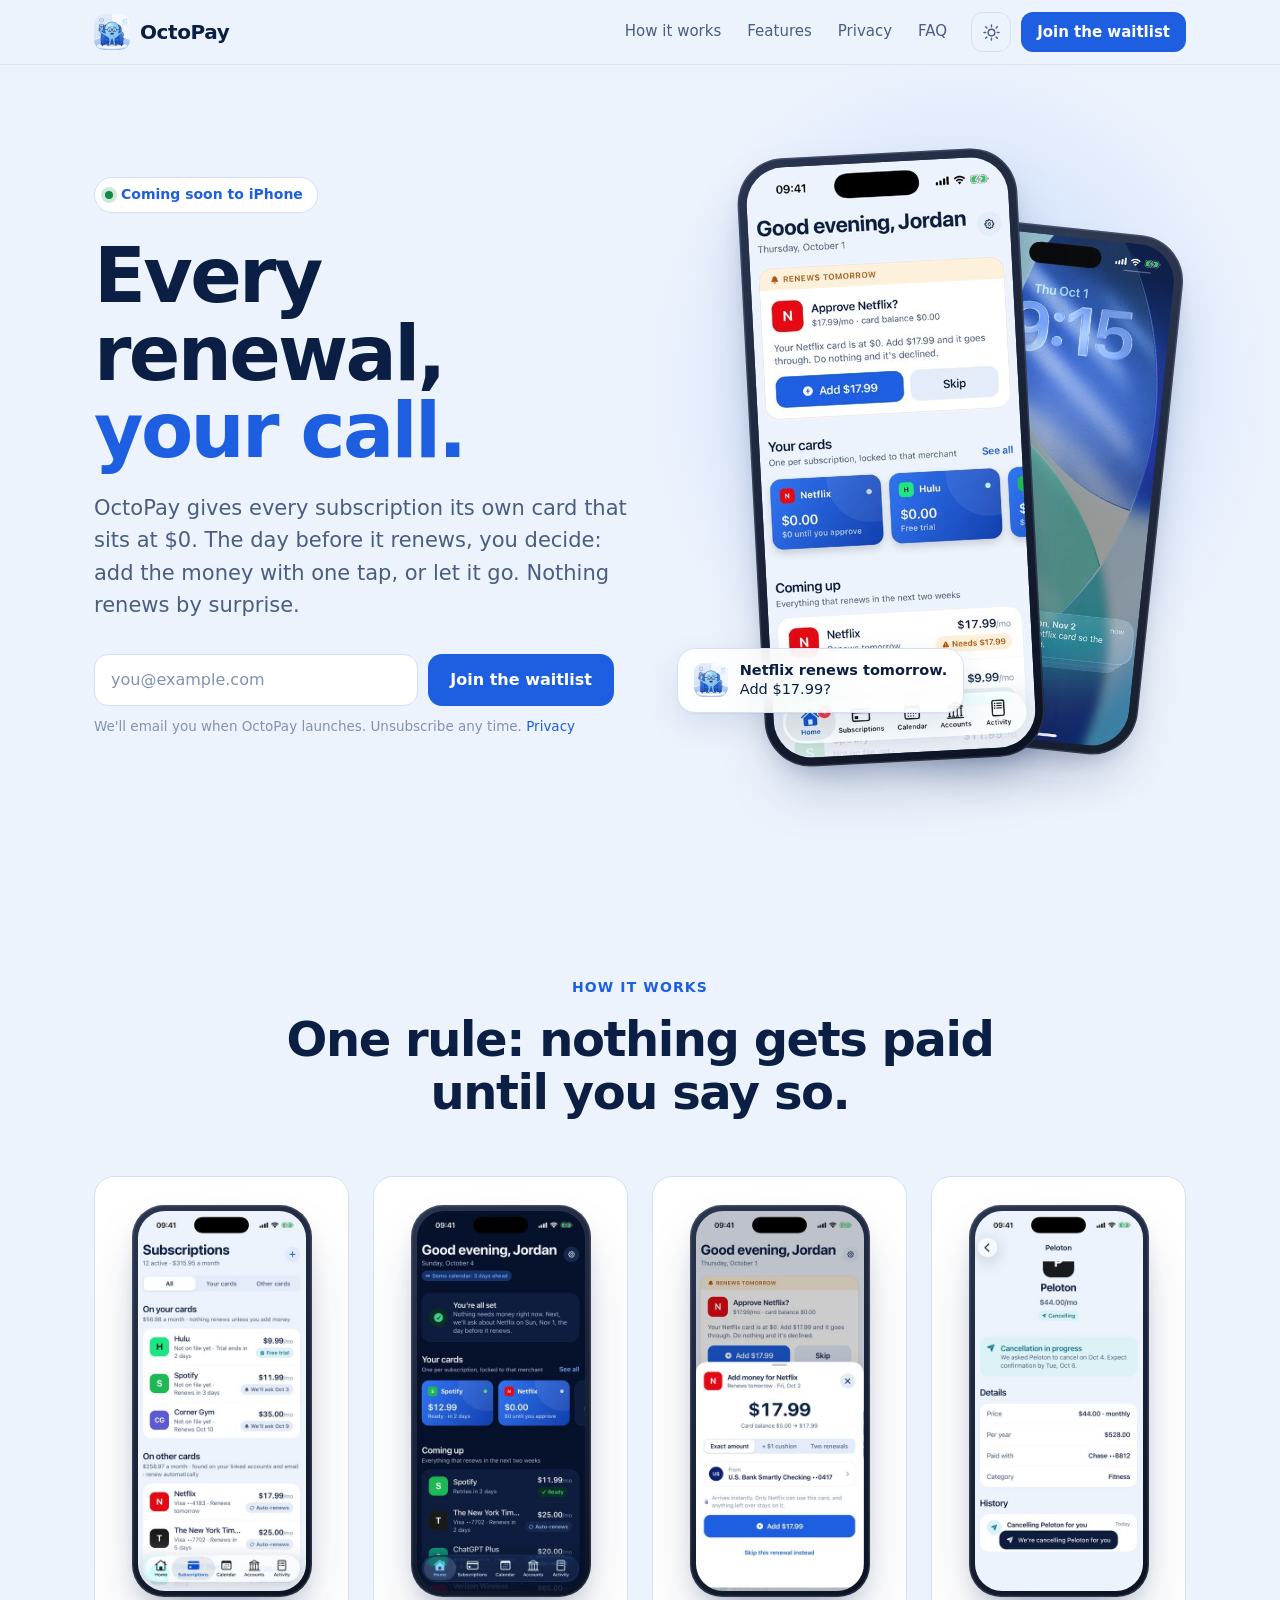
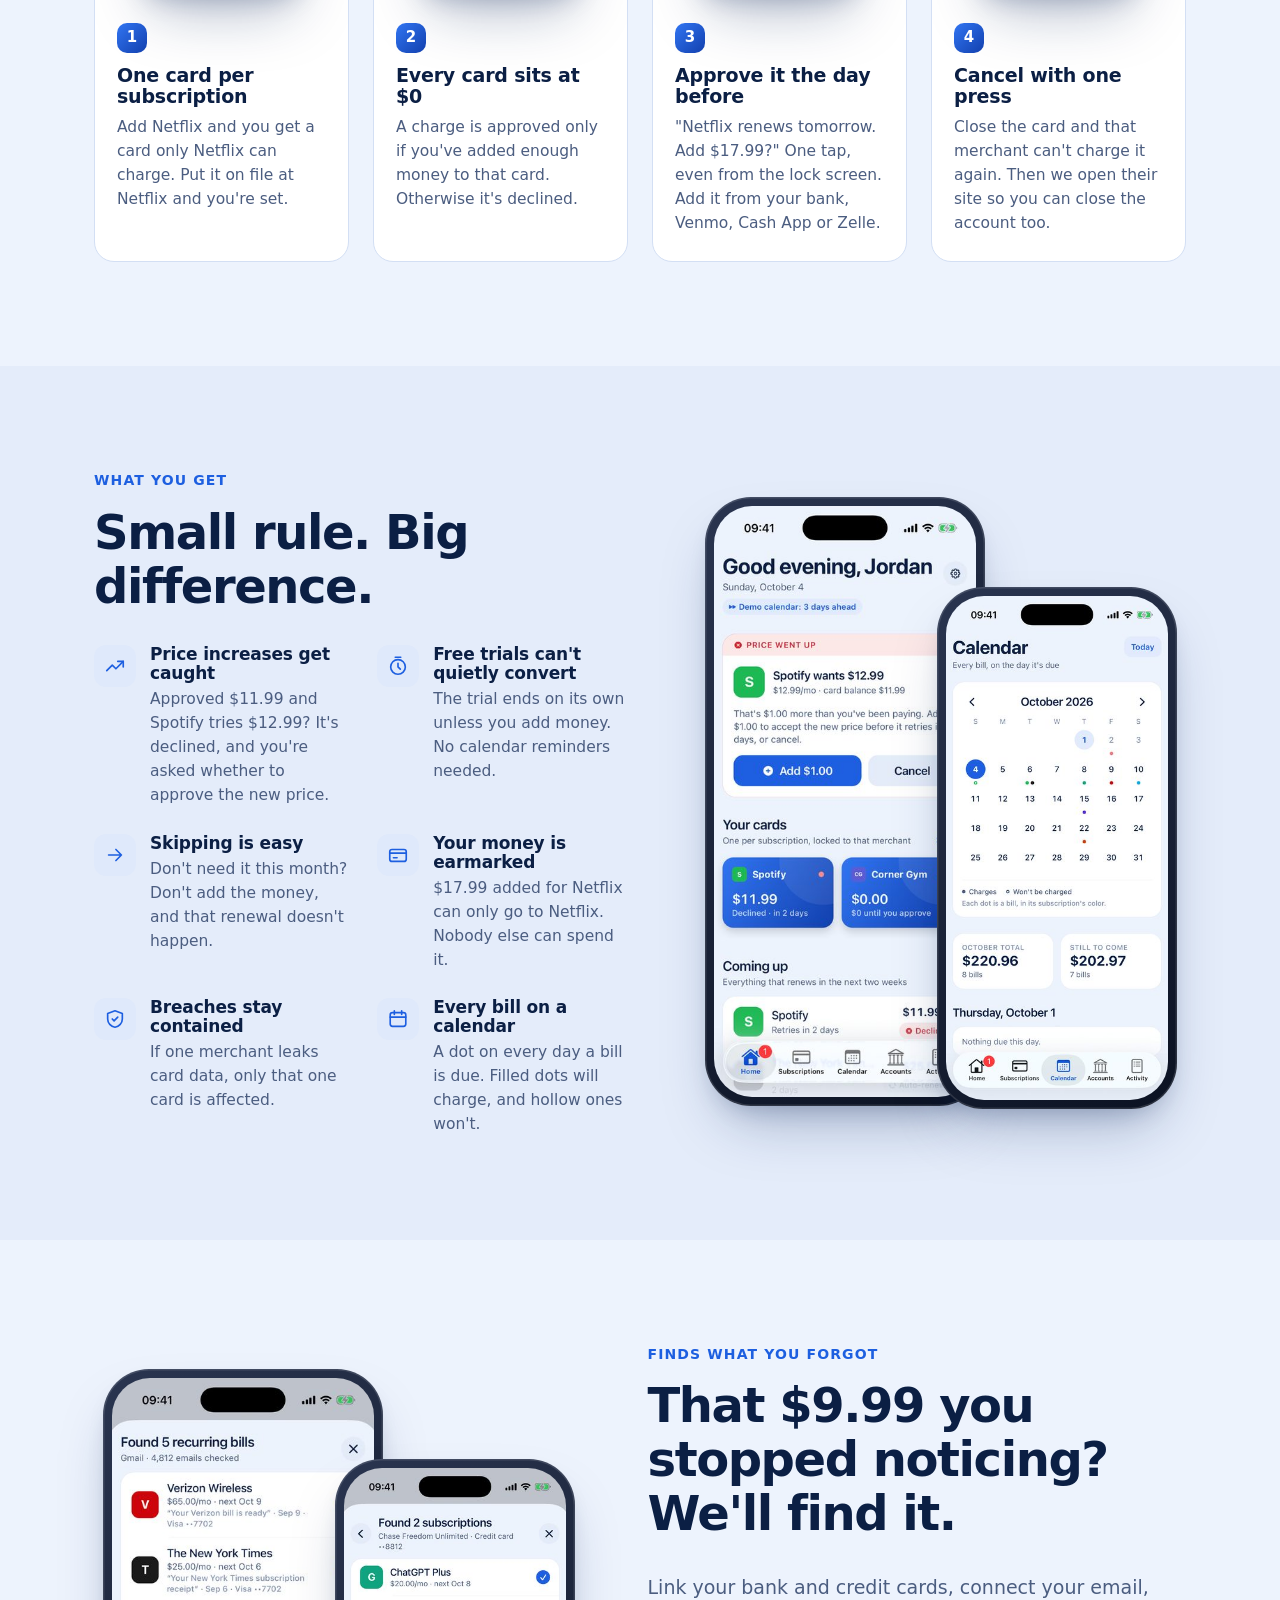
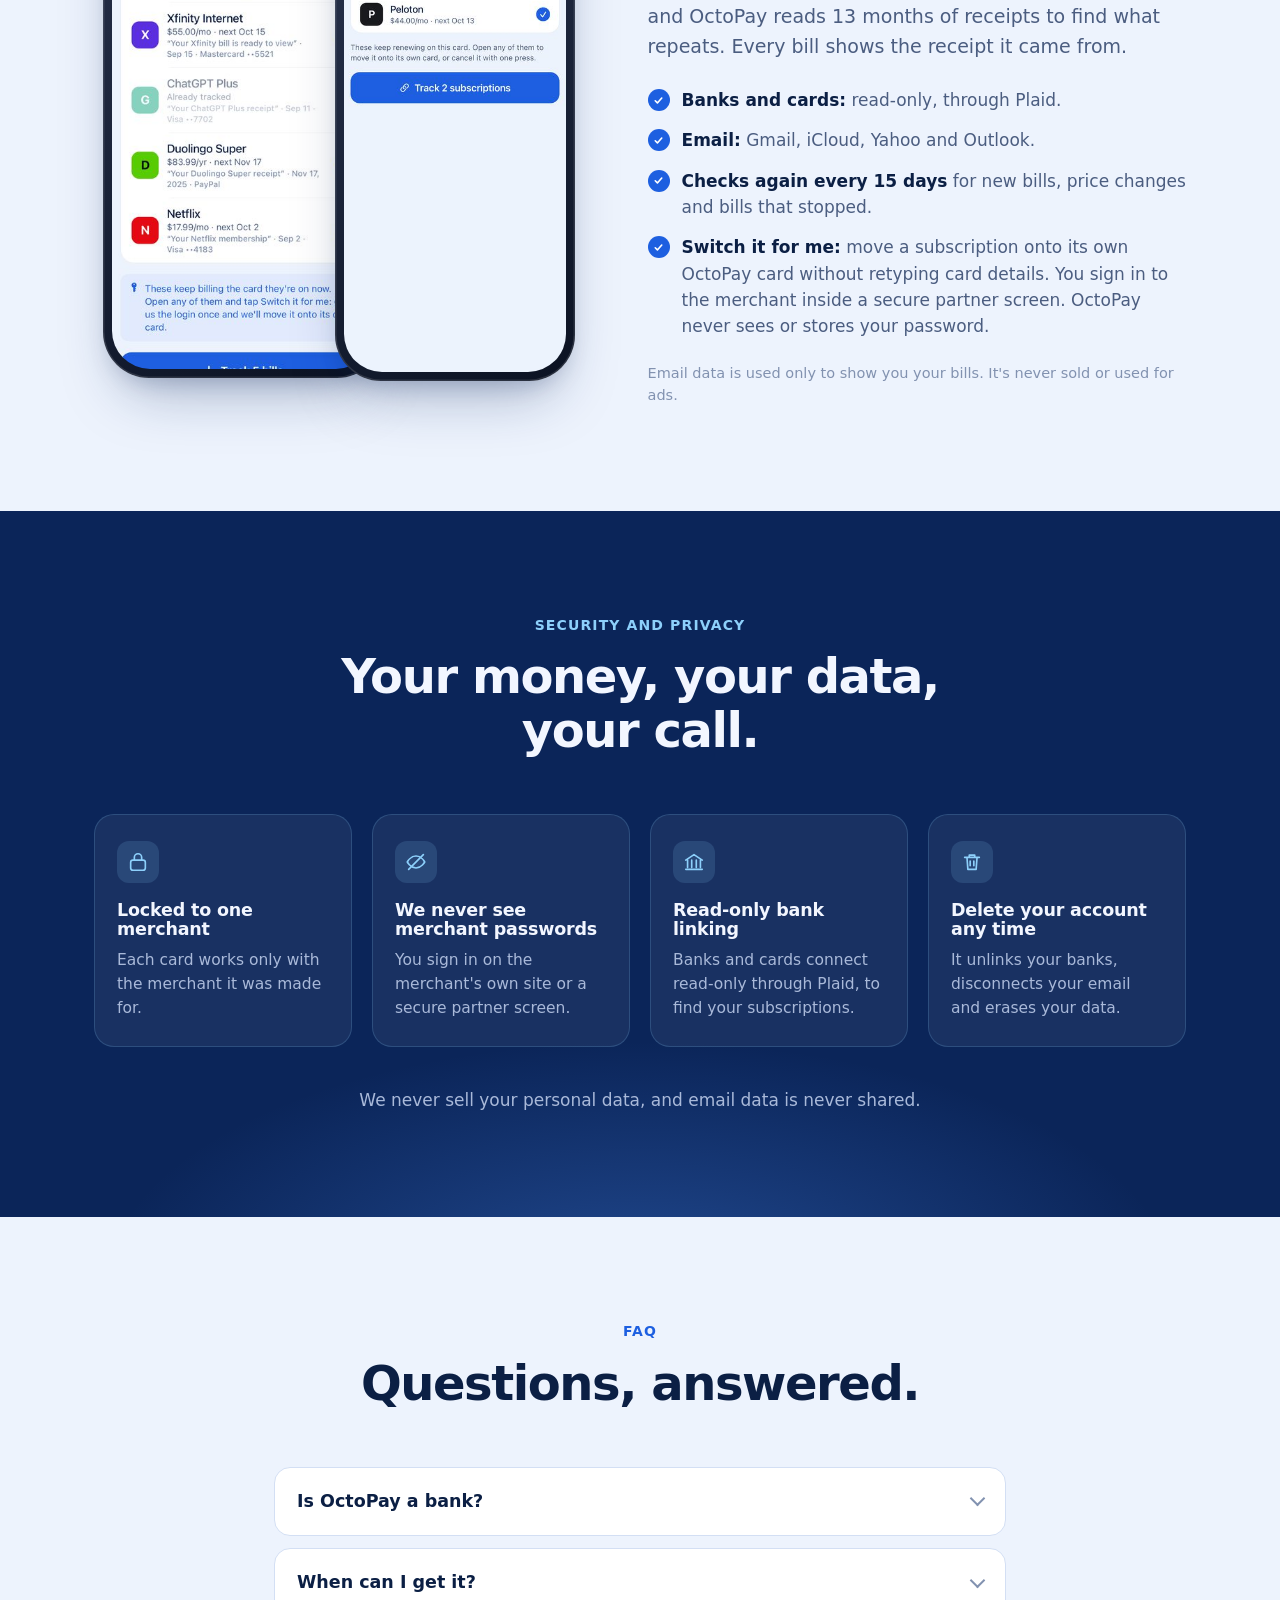
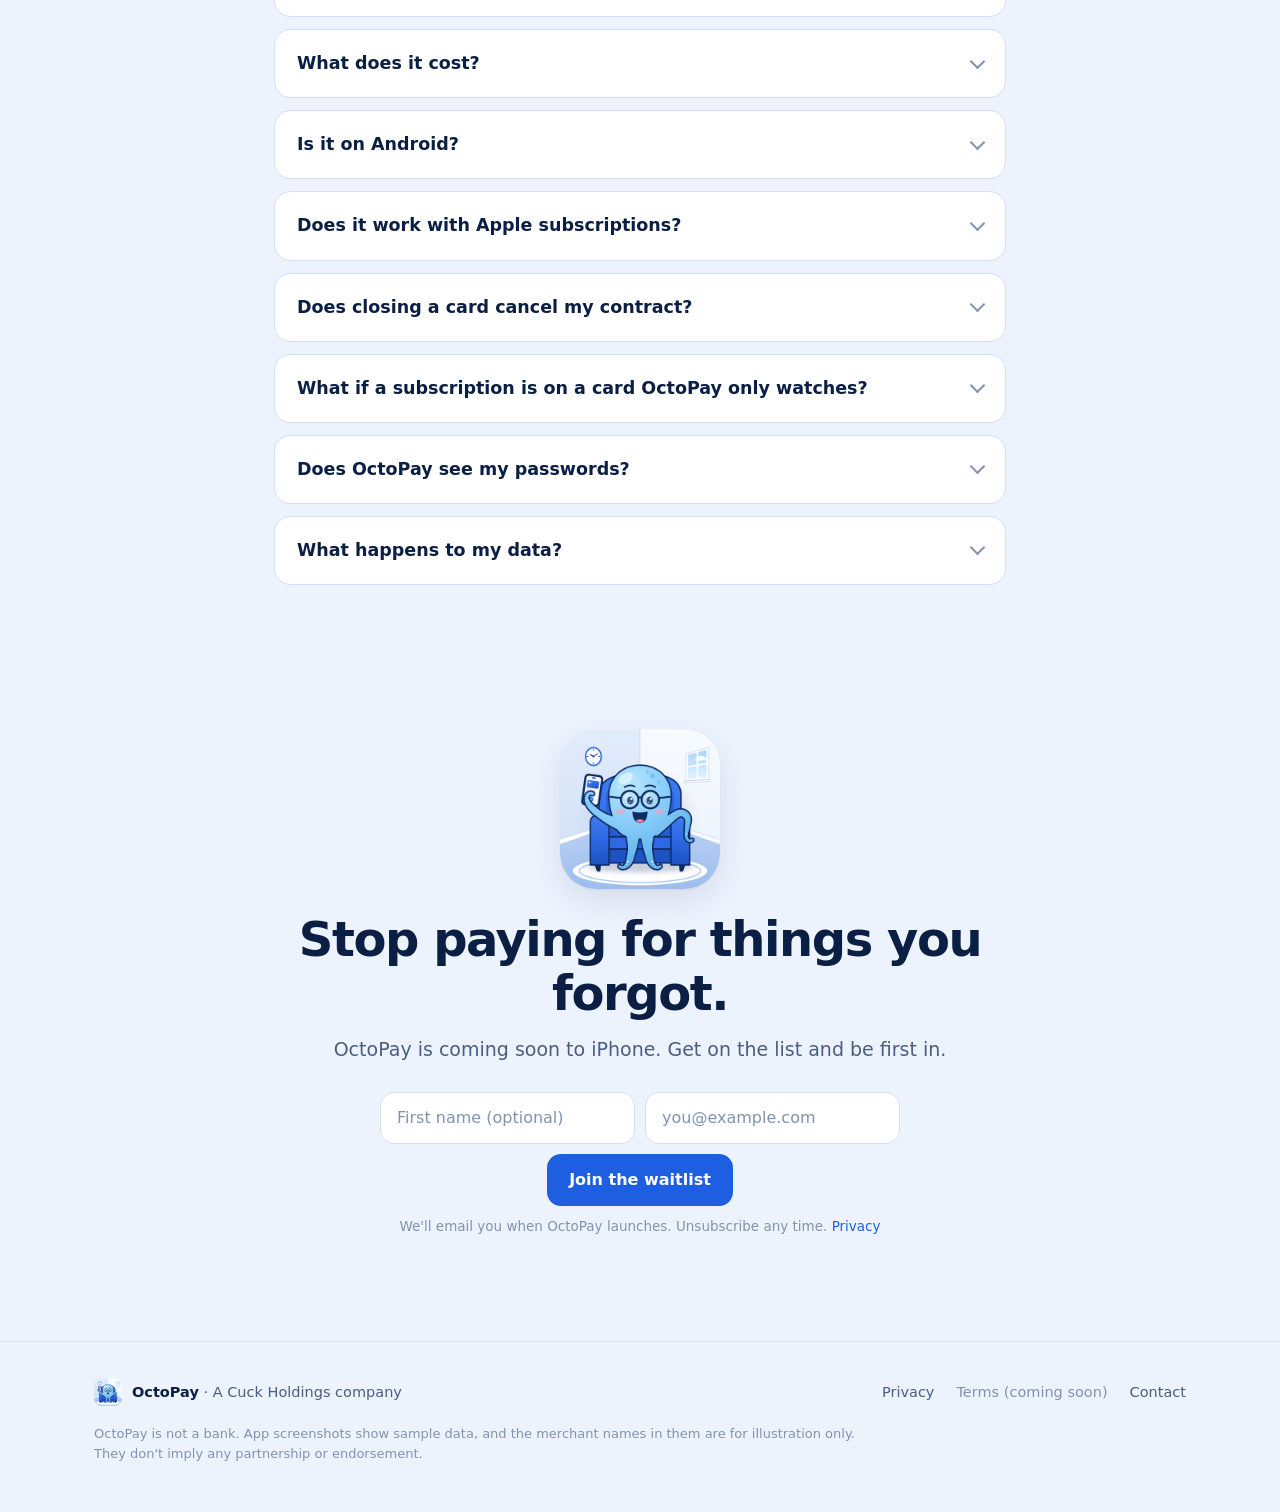
==== index.html @ 366e0dc7 "OctoPay marketing site: landing page, waitlist form and draft privacy page Static HTML/CSS/JS with l" ====
<!doctype html>
<html lang="en">
<head>
  <meta charset="utf-8">
  <meta name="viewport" content="width=device-width, initial-scale=1, viewport-fit=cover">
  <title>OctoPay · Every renewal, your call.</title>
  <meta name="description" content="OctoPay gives every subscription its own card that sits at $0. The day before it renews, you decide. Coming soon to iPhone. Join the waitlist.">
  <meta name="color-scheme" content="light dark">
  <meta name="theme-color" content="#EDF3FD" media="(prefers-color-scheme: light)">
  <meta name="theme-color" content="#06122B" media="(prefers-color-scheme: dark)">
  <link rel="icon" type="image/png" sizes="32x32" href="img/favicon-32.png">
  <link rel="apple-touch-icon" href="img/apple-touch-icon.png">
  <meta property="og:type" content="website">
  <meta property="og:title" content="OctoPay · Every renewal, your call.">
  <meta property="og:description" content="One card per subscription. Every card sits at $0. Nothing renews unless you approve it. Coming soon to iPhone.">
  <meta property="og:image" content="https://getoctopay.com/img/og.jpg">
  <meta property="og:url" content="https://getoctopay.com/">
  <meta name="twitter:card" content="summary_large_image">
  <link rel="stylesheet" href="styles.css">
  <script>
    try { var t = localStorage.getItem('theme'); if (t) document.documentElement.dataset.theme = t; } catch (e) {}
  </script>
</head>
<body>
  <a class="skip" href="#main">Skip to content</a>

  <header class="site-header">
    <div class="wrap header-inner">
      <a class="brand" href="#top" aria-label="OctoPay home">
        <img src="img/logo-96.png" width="36" height="36" alt="">
        <span>OctoPay</span>
      </a>
      <nav class="nav" aria-label="Main">
        <a href="#how">How it works</a>
        <a href="#features">Features</a>
        <a href="#privacy">Privacy</a>
        <a href="#faq">FAQ</a>
      </nav>
      <div class="header-actions">
        <button class="theme-toggle" type="button" aria-label="Switch between light and dark mode">
          <svg class="i-sun" viewBox="0 0 24 24" aria-hidden="true"><circle cx="12" cy="12" r="4.2"/><path d="M12 2.5v2.2M12 19.3v2.2M4.6 4.6l1.6 1.6M17.8 17.8l1.6 1.6M2.5 12h2.2M19.3 12h2.2M4.6 19.4l1.6-1.6M17.8 6.2l1.6-1.6"/></svg>
          <svg class="i-moon" viewBox="0 0 24 24" aria-hidden="true"><path d="M20 14.6A8.2 8.2 0 0 1 9.4 4a8.2 8.2 0 1 0 10.6 10.6Z"/></svg>
        </button>
        <a class="btn btn-small" href="#join">Join the waitlist</a>
      </div>
    </div>
  </header>

  <main id="main">
    <!-- Hero -->
    <section class="hero" id="top">
      <div class="wrap hero-grid">
        <div class="hero-copy">
          <p class="pill"><span class="dot"></span>Coming soon to iPhone</p>
          <h1>Every renewal,<br><span class="accent">your call.</span></h1>
          <p class="lede">OctoPay gives every subscription its own card that sits at $0. The day before it renews, you decide: add the money with one tap, or let it go. Nothing renews by surprise.</p>
          <form class="waitlist" data-waitlist novalidate>
            <label class="sr-only" for="hero-email">Email address</label>
            <input id="hero-email" name="email" type="email" inputmode="email" autocomplete="email" placeholder="you@example.com" required>
            <button class="btn" type="submit">Join the waitlist</button>
            <p class="form-note">We'll email you when OctoPay launches. Unsubscribe any time. <a href="privacy.html">Privacy</a></p>
            <p class="form-status" role="status" aria-live="polite"></p>
          </form>
        </div>
        <div class="hero-art" aria-hidden="true">
          <div class="phone phone-back">
            <img src="img/55-lock-reminder-390.jpg" srcset="img/55-lock-reminder-390.jpg 390w, img/55-lock-reminder-780.jpg 780w" sizes="240px" width="390" height="848" alt="">
          </div>
          <div class="phone phone-front">
            <img src="img/33-home-approve-390.jpg" srcset="img/33-home-approve-390.jpg 390w, img/33-home-approve-780.jpg 780w" sizes="280px" width="390" height="848" alt="">
          </div>
          <div class="bubble">
            <img src="img/logo-96.png" width="34" height="34" alt="">
            <div><strong>Netflix renews tomorrow.</strong><br>Add $17.99?</div>
          </div>
        </div>
      </div>
    </section>

    <!-- How it works -->
    <section class="section" id="how">
      <div class="wrap">
        <header class="section-head">
          <p class="eyebrow">How it works</p>
          <h2>One rule: nothing gets paid until you say so.</h2>
        </header>
        <ol class="steps">
          <li class="step">
            <figure class="phone phone-sm"><img src="img/26-subscriptions-390.jpg" srcset="img/26-subscriptions-390.jpg 390w, img/26-subscriptions-780.jpg 780w" sizes="220px" width="390" height="848" loading="lazy" alt="The Subscriptions screen, listing each subscription and the card it bills to."></figure>
            <span class="step-num">1</span>
            <h3>One card per subscription</h3>
            <p>Add Netflix and you get a card only Netflix can charge. Put it on file at Netflix and you're set.</p>
          </li>
          <li class="step">
            <figure class="phone phone-sm"><img src="img/60-home-dark-390.jpg" srcset="img/60-home-dark-390.jpg 390w, img/60-home-dark-780.jpg 780w" sizes="220px" width="390" height="848" loading="lazy" alt="The home screen in dark mode, showing cards that each hold $0."></figure>
            <span class="step-num">2</span>
            <h3>Every card sits at $0</h3>
            <p>A charge is approved only if you've added enough money to that card. Otherwise it's declined.</p>
          </li>
          <li class="step">
            <figure class="phone phone-sm"><img src="img/34-fund-sheet-390.jpg" srcset="img/34-fund-sheet-390.jpg 390w, img/34-fund-sheet-780.jpg 780w" sizes="220px" width="390" height="848" loading="lazy" alt="The add-money sheet: Add $17.99 for Netflix."></figure>
            <span class="step-num">3</span>
            <h3>Approve it the day before</h3>
            <p>"Netflix renews tomorrow. Add $17.99?" One tap, even from the lock screen. Add it from your bank, Venmo, Cash App or Zelle.</p>
          </li>
          <li class="step">
            <figure class="phone phone-sm"><img src="img/44-cancelled-390.jpg" srcset="img/44-cancelled-390.jpg 390w, img/44-cancelled-780.jpg 780w" sizes="220px" width="390" height="848" loading="lazy" alt="A Peloton subscription marked as cancelling."></figure>
            <span class="step-num">4</span>
            <h3>Cancel with one press</h3>
            <p>Close the card and that merchant can't charge it again. Then we open their site so you can close the account too.</p>
          </li>
        </ol>
      </div>
    </section>

    <!-- What you get -->
    <section class="section section-tint" id="features">
      <div class="wrap feature-grid">
        <div class="feature-copy">
          <header class="section-head left">
            <p class="eyebrow">What you get</p>
            <h2>Small rule. Big difference.</h2>
          </header>
          <ul class="benefits">
            <li>
              <span class="ico" aria-hidden="true"><svg viewBox="0 0 24 24"><path d="M3 17l6-6 4 4 8-8"/><path d="M15 7h6v6"/></svg></span>
              <div><h3>Price increases get caught</h3><p>Approved $11.99 and Spotify tries $12.99? It's declined, and you're asked whether to approve the new price.</p></div>
            </li>
            <li>
              <span class="ico" aria-hidden="true"><svg viewBox="0 0 24 24"><circle cx="12" cy="13" r="8"/><path d="M12 9v4l2.5 2.5M9 2.5h6"/></svg></span>
              <div><h3>Free trials can't quietly convert</h3><p>The trial ends on its own unless you add money. No calendar reminders needed.</p></div>
            </li>
            <li>
              <span class="ico" aria-hidden="true"><svg viewBox="0 0 24 24"><path d="M5 12h14M13 6l6 6-6 6"/></svg></span>
              <div><h3>Skipping is easy</h3><p>Don't need it this month? Don't add the money, and that renewal doesn't happen.</p></div>
            </li>
            <li>
              <span class="ico" aria-hidden="true"><svg viewBox="0 0 24 24"><rect x="3" y="6" width="18" height="13" rx="2.5"/><path d="M3 10h18M7 15h4"/></svg></span>
              <div><h3>Your money is earmarked</h3><p>$17.99 added for Netflix can only go to Netflix. Nobody else can spend it.</p></div>
            </li>
            <li>
              <span class="ico" aria-hidden="true"><svg viewBox="0 0 24 24"><path d="M12 3l8 3v6c0 4.5-3.4 8.2-8 9-4.6-.8-8-4.5-8-9V6l8-3Z"/><path d="M9 12l2 2 4-4"/></svg></span>
              <div><h3>Breaches stay contained</h3><p>If one merchant leaks card data, only that one card is affected.</p></div>
            </li>
            <li>
              <span class="ico" aria-hidden="true"><svg viewBox="0 0 24 24"><rect x="3.5" y="5" width="17" height="15" rx="2.5"/><path d="M3.5 10h17M8 3v4M16 3v4"/></svg></span>
              <div><h3>Every bill on a calendar</h3><p>A dot on every day a bill is due. Filled dots will charge, and hollow ones won't.</p></div>
            </li>
          </ul>
        </div>
        <div class="feature-art">
          <figure class="phone"><img src="img/41-price-increase-390.jpg" srcset="img/41-price-increase-390.jpg 390w, img/41-price-increase-780.jpg 780w" sizes="280px" width="390" height="848" loading="lazy" alt="A price increase alert: Spotify wants $12.99, $1.00 more than you've been paying."></figure>
          <figure class="phone phone-offset"><img src="img/49-calendar-390.jpg" srcset="img/49-calendar-390.jpg 390w, img/49-calendar-780.jpg 780w" sizes="240px" width="390" height="848" loading="lazy" alt="The bill calendar for October, with a dot on each day a bill is due."></figure>
        </div>
      </div>
    </section>

    <!-- Finds what you forgot -->
    <section class="section" id="find">
      <div class="wrap feature-grid reverse">
        <div class="feature-art">
          <figure class="phone"><img src="img/17-inbox-found-390.jpg" srcset="img/17-inbox-found-390.jpg 390w, img/17-inbox-found-780.jpg 780w" sizes="280px" width="390" height="848" loading="lazy" alt="Email scan results: Found 5 recurring bills."></figure>
          <figure class="phone phone-offset"><img src="img/11-link-found-390.jpg" srcset="img/11-link-found-390.jpg 390w, img/11-link-found-780.jpg 780w" sizes="240px" width="390" height="848" loading="lazy" alt="Card scan results: Found 2 subscriptions on a linked credit card."></figure>
        </div>
        <div class="feature-copy">
          <header class="section-head left">
            <p class="eyebrow">Finds what you forgot</p>
            <h2>That $9.99 you stopped noticing? We'll find it.</h2>
          </header>
          <p class="body-lg">Link your bank and credit cards, connect your email, and OctoPay reads 13 months of receipts to find what repeats. Every bill shows the receipt it came from.</p>
          <ul class="checks">
            <li><strong>Banks and cards:</strong> read-only, through Plaid.</li>
            <li><strong>Email:</strong> Gmail, iCloud, Yahoo and Outlook.</li>
            <li><strong>Checks again every 15 days</strong> for new bills, price changes and bills that stopped.</li>
            <li><strong>Switch it for me:</strong> move a subscription onto its own OctoPay card without retyping card details. You sign in to the merchant inside a secure partner screen. OctoPay never sees or stores your password.</li>
          </ul>
          <p class="fine">Email data is used only to show you your bills. It's never sold or used for ads.</p>
        </div>
      </div>
    </section>

    <!-- Security and privacy -->
    <section class="section section-navy" id="privacy">
      <div class="wrap">
        <header class="section-head">
          <p class="eyebrow">Security and privacy</p>
          <h2>Your money, your data, your call.</h2>
        </header>
        <div class="tiles">
          <div class="tile">
            <span class="ico" aria-hidden="true"><svg viewBox="0 0 24 24"><rect x="4" y="10" width="16" height="11" rx="2.5"/><path d="M8 10V7a4 4 0 0 1 8 0v3"/></svg></span>
            <h3>Locked to one merchant</h3>
            <p>Each card works only with the merchant it was made for.</p>
          </div>
          <div class="tile">
            <span class="ico" aria-hidden="true"><svg viewBox="0 0 24 24"><path d="M2.5 12s3.5-6.5 9.5-6.5 9.5 6.5 9.5 6.5-3.5 6.5-9.5 6.5S2.5 12 2.5 12Z"/><path d="M4 20 20 4"/></svg></span>
            <h3>We never see merchant passwords</h3>
            <p>You sign in on the merchant's own site or a secure partner screen.</p>
          </div>
          <div class="tile">
            <span class="ico" aria-hidden="true"><svg viewBox="0 0 24 24"><path d="M3 10 12 4l9 6M5 10v8M19 10v8M9.5 10v8M14.5 10v8M3 20h18"/></svg></span>
            <h3>Read-only bank linking</h3>
            <p>Banks and cards connect read-only through Plaid, to find your subscriptions.</p>
          </div>
          <div class="tile">
            <span class="ico" aria-hidden="true"><svg viewBox="0 0 24 24"><path d="M4 7h16M9 7V4.5h6V7M6.5 7l1 13h9l1-13M10 11v5M14 11v5"/></svg></span>
            <h3>Delete your account any time</h3>
            <p>It unlinks your banks, disconnects your email and erases your data.</p>
          </div>
        </div>
        <p class="tiles-note">We never sell your personal data, and email data is never shared.</p>
      </div>
    </section>

    <!-- FAQ -->
    <section class="section" id="faq">
      <div class="wrap narrow">
        <header class="section-head">
          <p class="eyebrow">FAQ</p>
          <h2>Questions, answered.</h2>
        </header>
        <div class="faq">
          <details>
            <summary>Is OctoPay a bank?</summary>
            <p>No. OctoPay is not a bank. When OctoPay launches, its cards will be issued by a partner bank.</p>
          </details>
          <details>
            <summary>When can I get it?</summary>
            <p>OctoPay is coming soon to iPhone. Join the waitlist and we'll email you when it's ready.</p>
          </details>
          <details>
            <summary>What does it cost?</summary>
            <p>Pricing hasn't been set yet. Joining the waitlist is free.</p>
          </details>
          <details>
            <summary>Is it on Android?</summary>
            <p>No. OctoPay is iPhone only.</p>
          </details>
          <details>
            <summary>Does it work with Apple subscriptions?</summary>
            <p>OctoPay finds and tracks subscriptions billed through Apple (App Store and iCloud). Apple only lets you cancel those yourself, so OctoPay opens the right page for you.</p>
          </details>
          <details>
            <summary>Does closing a card cancel my contract?</summary>
            <p>Closing the card stops that merchant from charging it, but it may not end your agreement with them. A gym, for example, could still bill you another way. That's why OctoPay also opens the merchant's site so you can close the account itself.</p>
          </details>
          <details>
            <summary>What if a subscription is on a card OctoPay only watches?</summary>
            <p>OctoPay opens the merchant's cancel page for you. Or move it onto its own OctoPay card first, so it can't renew without your approval.</p>
          </details>
          <details>
            <summary>Does OctoPay see my passwords?</summary>
            <p>No. When you switch a subscription, you sign in to the merchant inside a secure partner screen. OctoPay never sees or stores your password.</p>
          </details>
          <details>
            <summary>What happens to my data?</summary>
            <p>Email data is used only to show you your bills, and it's never sold, shared or used for ads. We never sell your personal data. You can delete your account at any time, which erases your data.</p>
          </details>
        </div>
      </div>
    </section>

    <!-- Final CTA -->
    <section class="section cta" id="join">
      <div class="wrap narrow cta-inner">
        <img src="img/logo-400.png" width="160" height="160" loading="lazy" alt="The OctoPay octopus, relaxing in an armchair with a phone.">
        <h2>Stop paying for things you forgot.</h2>
        <p class="body-lg">OctoPay is coming soon to iPhone. Get on the list and be first in.</p>
        <form class="waitlist waitlist-full" data-waitlist novalidate>
          <label class="sr-only" for="cta-name">First name (optional)</label>
          <input id="cta-name" name="first_name" type="text" autocomplete="given-name" placeholder="First name (optional)">
          <label class="sr-only" for="cta-email">Email address</label>
          <input id="cta-email" name="email" type="email" inputmode="email" autocomplete="email" placeholder="you@example.com" required>
          <button class="btn" type="submit">Join the waitlist</button>
          <p class="form-note">We'll email you when OctoPay launches. Unsubscribe any time. <a href="privacy.html">Privacy</a></p>
          <p class="form-status" role="status" aria-live="polite"></p>
        </form>
      </div>
    </section>
  </main>

  <footer class="site-footer">
    <div class="wrap footer-inner">
      <div class="footer-brand">
        <img src="img/logo-96.png" width="28" height="28" alt="">
        <span><strong>OctoPay</strong> · A Cuck Holdings company</span>
      </div>
      <nav class="footer-links" aria-label="Footer">
        <a href="privacy.html">Privacy</a>
        <span class="muted">Terms (coming soon)</span>
        <a href="mailto:hello@getoctopay.com">Contact</a>
      </nav>
      <p class="footer-fine">OctoPay is not a bank. App screenshots show sample data, and the merchant names in them are for illustration only. They don't imply any partnership or endorsement.</p>
    </div>
  </footer>

  <script src="main.js" defer></script>
</body>
</html>
---- styles.css ----
/* OctoPay marketing site. Colors are the app's tokens (see CLAUDE.md, "Brand"). */

:root {
  --blue: #1D5FE0;
  --deep: #0F3DA8;
  --sky: #4A8CF5;
  --light: #8DD0FB;
  --navy: #0B2559;
  --card-a: #3175F2;
  --card-b: #1240AE;

  --bg: #EDF3FD;
  --surface: #FFFFFF;
  --surface-muted: #E4ECFA;
  --border: #D3DFF4;
  --text: #0B1F44;
  --text-2: #4B5D80;
  --text-3: #8292B0;
  --accent: #1D5FE0;
  --accent-fill: #1D5FE0;
  --heading-accent: #0F3DA8;
  --success: #0F8A47;
  --danger: #D1242F;
  --header-bg: rgba(237, 243, 253, 0.82);
  --shadow: 0 1px 2px rgba(11, 31, 68, 0.06), 0 12px 32px rgba(11, 37, 89, 0.10);
  --phone-shadow: 0 30px 60px -20px rgba(11, 37, 89, 0.35), 0 12px 24px -12px rgba(11, 37, 89, 0.25);

  --font: -apple-system, BlinkMacSystemFont, "Inter", system-ui, sans-serif;
  --radius: 20px;
  --wrap: 1140px;
  color-scheme: light;
}

@media (prefers-color-scheme: dark) {
  :root:not([data-theme="light"]) {
    --bg: #06122B;
    --surface: #0E1D3E;
    --surface-muted: #15284F;
    --border: #213863;
    --text: #F2F6FF;
    --text-2: #A9B9D9;
    --text-3: #7083A8;
    --accent: #6FA8FF;
    --accent-fill: #2F6BEA;
    --heading-accent: #6FA8FF;
    --success: #3DD68C;
    --danger: #FF6B6B;
    --header-bg: rgba(6, 18, 43, 0.82);
    --shadow: 0 1px 2px rgba(0, 0, 0, 0.3), 0 12px 32px rgba(0, 0, 0, 0.35);
    --phone-shadow: 0 30px 60px -20px rgba(0, 0, 0, 0.7), 0 12px 24px -12px rgba(0, 0, 0, 0.5);
    color-scheme: dark;
  }
}
:root[data-theme="dark"] {
  --bg: #06122B;
  --surface: #0E1D3E;
  --surface-muted: #15284F;
  --border: #213863;
  --text: #F2F6FF;
  --text-2: #A9B9D9;
  --text-3: #7083A8;
  --accent: #6FA8FF;
  --accent-fill: #2F6BEA;
  --heading-accent: #6FA8FF;
  --success: #3DD68C;
  --danger: #FF6B6B;
  --header-bg: rgba(6, 18, 43, 0.82);
  --shadow: 0 1px 2px rgba(0, 0, 0, 0.3), 0 12px 32px rgba(0, 0, 0, 0.35);
  --phone-shadow: 0 30px 60px -20px rgba(0, 0, 0, 0.7), 0 12px 24px -12px rgba(0, 0, 0, 0.5);
  color-scheme: dark;
}

*, *::before, *::after { box-sizing: border-box; }
html { scroll-behavior: smooth; scroll-padding-top: 76px; -webkit-text-size-adjust: 100%; }
@media (prefers-reduced-motion: reduce) { html { scroll-behavior: auto; } }
body {
  margin: 0;
  background: var(--bg);
  color: var(--text);
  font-family: var(--font);
  font-size: 17px;
  line-height: 1.55;
  -webkit-font-smoothing: antialiased;
  overflow-x: hidden;
}
img { max-width: 100%; display: block; }
a { color: var(--accent); text-decoration: none; }
a:hover { text-decoration: underline; }
h1, h2, h3 { margin: 0; letter-spacing: -0.02em; line-height: 1.12; }
p { margin: 0; }
:focus-visible { outline: 3px solid var(--sky); outline-offset: 2px; border-radius: 8px; }

.wrap { width: 100%; max-width: var(--wrap); margin: 0 auto; padding: 0 24px; }
.narrow { max-width: 780px; }
.sr-only { position: absolute; width: 1px; height: 1px; overflow: hidden; clip: rect(0 0 0 0); white-space: nowrap; }
.skip { position: absolute; left: -999px; top: 8px; background: var(--surface); padding: 8px 14px; border-radius: 10px; z-index: 100; }
.skip:focus { left: 8px; }
.muted { color: var(--text-3); }

/* Buttons */
.btn {
  display: inline-flex; align-items: center; justify-content: center;
  font: 600 16px/1 var(--font);
  color: #fff; background: var(--accent-fill);
  border: 0; border-radius: 14px;
  padding: 0 22px; height: 52px;
  cursor: pointer; white-space: nowrap;
  transition: background .15s ease, transform .1s ease;
}
.btn:hover { background: var(--deep); text-decoration: none; }
.btn:active { transform: scale(0.98); }
.btn[disabled] { opacity: .6; cursor: progress; }
.btn-small { height: 40px; padding: 0 16px; font-size: 15px; border-radius: 12px; }

/* Header */
.site-header {
  position: sticky; top: 0; z-index: 50;
  background: var(--header-bg);
  -webkit-backdrop-filter: saturate(180%) blur(16px);
  backdrop-filter: saturate(180%) blur(16px);
  border-bottom: 1px solid color-mix(in srgb, var(--border) 70%, transparent);
}
.header-inner { display: flex; align-items: center; gap: 24px; height: 64px; }
.brand { display: flex; align-items: center; gap: 10px; color: var(--text); font-weight: 700; font-size: 20px; letter-spacing: -0.02em; }
.brand:hover { text-decoration: none; }
.brand img { border-radius: 10px; }
.nav { display: flex; gap: 26px; margin-left: auto; }
.nav a { color: var(--text-2); font-size: 15px; font-weight: 500; }
.nav a:hover { color: var(--text); text-decoration: none; }
.header-actions { display: flex; align-items: center; gap: 10px; }
.theme-toggle {
  width: 40px; height: 40px; border-radius: 12px;
  display: grid; place-items: center;
  background: transparent; border: 1px solid var(--border); color: var(--text-2);
  cursor: pointer;
}
.theme-toggle svg { width: 19px; height: 19px; fill: none; stroke: currentColor; stroke-width: 1.8; stroke-linecap: round; }
.theme-toggle .i-moon { display: none; }
:root[data-theme="dark"] .theme-toggle .i-sun { display: none; }
:root[data-theme="dark"] .theme-toggle .i-moon { display: block; }
@media (prefers-color-scheme: dark) {
  :root:not([data-theme="light"]) .theme-toggle .i-sun { display: none; }
  :root:not([data-theme="light"]) .theme-toggle .i-moon { display: block; }
}

/* Hero */
.hero { padding: 72px 0 96px; position: relative; overflow: hidden; }
.hero::before {
  content: ""; position: absolute; inset: -20% -10% auto auto; width: 70%; height: 120%;
  background: radial-gradient(closest-side, color-mix(in srgb, var(--sky) 28%, transparent), transparent 70%);
  pointer-events: none;
}
.hero-grid { display: grid; grid-template-columns: 1.05fr 1fr; gap: 48px; align-items: center; position: relative; }
.pill {
  display: inline-flex; align-items: center; gap: 8px;
  font-size: 14px; font-weight: 600; color: var(--accent);
  background: var(--surface); border: 1px solid var(--border);
  padding: 6px 14px 6px 10px; border-radius: 999px; margin-bottom: 24px;
}
.pill .dot { width: 8px; height: 8px; border-radius: 50%; background: var(--success); box-shadow: 0 0 0 4px color-mix(in srgb, var(--success) 20%, transparent); }
h1 { font-size: clamp(44px, 7vw, 76px); font-weight: 800; letter-spacing: -0.035em; line-height: 1.02; }
.accent { color: var(--accent); }
.lede { font-size: clamp(18px, 2vw, 21px); color: var(--text-2); margin: 22px 0 32px; max-width: 34em; }

/* Waitlist form */
.waitlist { display: flex; flex-wrap: wrap; gap: 10px; max-width: 520px; }
.waitlist input {
  flex: 1 1 220px; min-width: 0; height: 52px;
  font: 16px var(--font); color: var(--text);
  background: var(--surface); border: 1px solid var(--border); border-radius: 14px;
  padding: 0 16px;
}
.waitlist input::placeholder { color: var(--text-3); }
.waitlist input:focus { outline: none; border-color: var(--accent); box-shadow: 0 0 0 4px color-mix(in srgb, var(--accent) 22%, transparent); }
.waitlist input[aria-invalid="true"] { border-color: var(--danger); }
.form-note { flex-basis: 100%; font-size: 13.5px; color: var(--text-3); }
.form-status { flex-basis: 100%; font-size: 15px; font-weight: 500; min-height: 0; }
.form-status:empty { display: none; }
.form-status.ok { color: var(--success); }
.form-status.err { color: var(--danger); }
.waitlist.done input, .waitlist.done button { display: none; }
.waitlist-full { margin: 28px auto 0; justify-content: center; }
.waitlist-full .form-note, .waitlist-full .form-status { text-align: center; }

/* Phones */
.phone {
  margin: 0;
  width: 280px; aspect-ratio: 390 / 848;
  border-radius: 46px; padding: 9px;
  background: linear-gradient(145deg, #2a3550, #0b1222);
  box-shadow: var(--phone-shadow), inset 0 0 0 1.5px rgba(255, 255, 255, 0.12);
  flex-shrink: 0;
}
.phone img { width: 100%; height: 100%; object-fit: cover; border-radius: 38px; background: var(--surface-muted); }

.hero-art { position: relative; height: 640px; display: flex; justify-content: center; align-items: center; }
.phone-front { position: relative; z-index: 2; transform: translateX(-40px) rotate(-3deg); }
.phone-back { position: absolute; z-index: 1; width: 240px; transform: translate(110px, 30px) rotate(6deg); opacity: .95; }
.bubble {
  position: absolute; z-index: 3; left: 0; bottom: 64px;
  display: flex; align-items: center; gap: 12px;
  background: color-mix(in srgb, var(--surface) 88%, transparent);
  -webkit-backdrop-filter: blur(16px); backdrop-filter: blur(16px);
  border: 1px solid var(--border); border-radius: 18px;
  padding: 12px 16px; font-size: 14.5px; line-height: 1.35;
  box-shadow: var(--shadow);
  animation: float 6s ease-in-out infinite;
}
.bubble img { border-radius: 9px; }
@keyframes float { 50% { transform: translateY(-8px); } }
@media (prefers-reduced-motion: reduce) { .bubble { animation: none; } }

/* Sections */
.section { padding: 104px 0; }
.section-tint { background: var(--surface-muted); }
.section-head { text-align: center; max-width: 720px; margin: 0 auto 56px; }
.section-head.left { text-align: left; margin: 0 0 32px; }
.eyebrow { font-size: 14px; font-weight: 700; text-transform: uppercase; letter-spacing: 0.08em; color: var(--accent); margin-bottom: 14px; }
h2 { font-size: clamp(32px, 4.4vw, 48px); font-weight: 800; letter-spacing: -0.03em; }
h3 { font-size: 19px; font-weight: 700; letter-spacing: -0.01em; }
.body-lg { font-size: 19px; color: var(--text-2); }

/* Steps */
.steps { list-style: none; margin: 0; padding: 0; display: grid; grid-template-columns: repeat(4, 1fr); gap: 24px; }
.step {
  background: var(--surface); border: 1px solid var(--border); border-radius: var(--radius);
  padding: 28px 22px 26px; position: relative; overflow: hidden;
}
.step .phone-sm { width: 180px; margin: 0 auto 26px; border-radius: 32px; padding: 6px; }
.step .phone-sm img { border-radius: 27px; }
.step-num {
  display: inline-grid; place-items: center; width: 30px; height: 30px; border-radius: 10px;
  background: linear-gradient(135deg, var(--card-a), var(--card-b)); color: #fff;
  font-weight: 700; font-size: 15px; margin-bottom: 12px;
}
.step h3 { margin-bottom: 8px; }
.step p { color: var(--text-2); font-size: 15.5px; }

/* Feature split */
.feature-grid { display: grid; grid-template-columns: 1.1fr 1fr; gap: 64px; align-items: center; }
.feature-grid.reverse { grid-template-columns: 1fr 1.1fr; }
.feature-art { display: flex; justify-content: center; align-items: flex-start; }
.feature-art .phone-offset { width: 240px; margin-left: -48px; margin-top: 90px; }
.benefits { list-style: none; margin: 0; padding: 0; display: grid; grid-template-columns: 1fr 1fr; gap: 26px 28px; }
.benefits li { display: flex; gap: 14px; }
.benefits h3 { font-size: 17px; margin-bottom: 4px; }
.benefits p { color: var(--text-2); font-size: 15.5px; }
.ico {
  flex-shrink: 0; width: 42px; height: 42px; border-radius: 12px; display: grid; place-items: center;
  background: color-mix(in srgb, var(--accent) 14%, var(--surface)); color: var(--accent);
}
.ico svg { width: 22px; height: 22px; fill: none; stroke: currentColor; stroke-width: 1.8; stroke-linecap: round; stroke-linejoin: round; }

.checks { list-style: none; padding: 0; margin: 26px 0 22px; display: grid; gap: 14px; }
.checks li { position: relative; padding-left: 34px; color: var(--text-2); }
.checks li strong { color: var(--text); }
.checks li::before {
  content: ""; position: absolute; left: 0; top: 2px; width: 22px; height: 22px; border-radius: 50%;
  background: var(--accent-fill) url("data:image/svg+xml,%3Csvg xmlns='http://www.w3.org/2000/svg' viewBox='0 0 24 24' fill='none' stroke='white' stroke-width='3' stroke-linecap='round' stroke-linejoin='round'%3E%3Cpath d='M6 12.5l4 4 8-9'/%3E%3C/svg%3E") center / 13px no-repeat;
}
.fine { font-size: 14.5px; color: var(--text-3); }

/* Navy section (navy in both modes, as in the app's dark surfaces) */
.section-navy { background: var(--navy); color: #F2F6FF; position: relative; overflow: hidden; }
.section-navy::before {
  content: ""; position: absolute; inset: auto -10% -60% -10%; height: 100%;
  background: radial-gradient(closest-side, rgba(74, 140, 245, 0.35), transparent 70%);
  pointer-events: none;
}
:root[data-theme="dark"] .section-navy { background: #0A1A3D; }
@media (prefers-color-scheme: dark) { :root:not([data-theme="light"]) .section-navy { background: #0A1A3D; } }
.section-navy .eyebrow { color: var(--light); }
.tiles { display: grid; grid-template-columns: repeat(4, 1fr); gap: 20px; position: relative; }
.tile {
  background: rgba(255, 255, 255, 0.06); border: 1px solid rgba(141, 208, 251, 0.18);
  border-radius: var(--radius); padding: 26px 22px;
}
.tile .ico { background: rgba(141, 208, 251, 0.14); color: var(--light); margin-bottom: 18px; }
.tile h3 { font-size: 17.5px; margin-bottom: 8px; }
.tile p { color: #A9B9D9; font-size: 15.5px; }
.tiles-note { text-align: center; margin-top: 40px; color: #A9B9D9; position: relative; }

/* FAQ */
.faq { display: grid; gap: 12px; }
.faq details { background: var(--surface); border: 1px solid var(--border); border-radius: 16px; }
.faq summary {
  list-style: none; cursor: pointer; padding: 20px 56px 20px 22px; position: relative;
  font-weight: 600; font-size: 17.5px;
}
.faq summary::-webkit-details-marker { display: none; }
.faq summary::after {
  content: ""; position: absolute; right: 22px; top: 50%; width: 11px; height: 11px; margin-top: -8px;
  border-right: 2px solid var(--text-3); border-bottom: 2px solid var(--text-3);
  transform: rotate(45deg); transition: transform .2s ease;
}
.faq details[open] summary::after { transform: rotate(-135deg); margin-top: -2px; }
.faq details p { padding: 0 22px 22px; color: var(--text-2); }

/* CTA */
.cta { padding-top: 40px; }
.cta-inner { text-align: center; }
.cta-inner > img { margin: 0 auto 24px; border-radius: 36px; box-shadow: var(--shadow); }
.cta-inner .body-lg { margin-top: 14px; }

/* Footer */
.site-footer { border-top: 1px solid var(--border); padding: 36px 0 48px; font-size: 14.5px; color: var(--text-2); }
.footer-inner { display: grid; grid-template-columns: 1fr auto; gap: 18px 24px; align-items: center; }
.footer-brand { display: flex; align-items: center; gap: 10px; }
.footer-brand img { border-radius: 8px; }
.footer-brand strong { color: var(--text); }
.footer-links { display: flex; gap: 22px; }
.footer-links a { color: var(--text-2); }
.footer-fine { grid-column: 1 / -1; font-size: 13px; color: var(--text-3); max-width: 60em; }

/* Responsive */
@media (max-width: 1020px) {
  .steps { grid-template-columns: repeat(2, 1fr); }
  .tiles { grid-template-columns: repeat(2, 1fr); }
  .benefits { grid-template-columns: 1fr; }
}
@media (max-width: 860px) {
  .nav { display: none; }
  .header-actions { margin-left: auto; }
  .hero { padding: 40px 0 64px; }
  .hero-grid, .feature-grid, .feature-grid.reverse { grid-template-columns: 1fr; gap: 40px; }
  .hero-copy { text-align: center; }
  .hero-copy .waitlist { margin: 0 auto; }
  .lede { margin-left: auto; margin-right: auto; }
  .hero-art { height: 560px; }
  .feature-grid.reverse .feature-art { order: 2; }
  .section { padding: 72px 0; }
  .section-head.left { text-align: center; }
  .feature-copy .body-lg, .fine { text-align: center; }
}
@media (max-width: 560px) {
  .wrap { padding: 0 16px; }
  .btn-small { display: none; }
  .waitlist .btn { flex: 1 1 100%; }
  .hero-art { height: 500px; }
  .phone { width: 230px; border-radius: 38px; padding: 7px; }
  .phone img { border-radius: 31px; }
  .phone-front { transform: translateX(-34px) rotate(-3deg); }
  .phone-back { width: 190px; transform: translate(82px, 26px) rotate(6deg); }
  .bubble { left: 50%; transform: translateX(-50%); bottom: 18px; white-space: nowrap; animation: none; }
  .steps, .tiles { grid-template-columns: 1fr; }
  .feature-art .phone { width: 210px; }
  .feature-art .phone-offset { width: 175px; margin-left: -36px; margin-top: 70px; }
  .footer-inner { grid-template-columns: 1fr; }
}
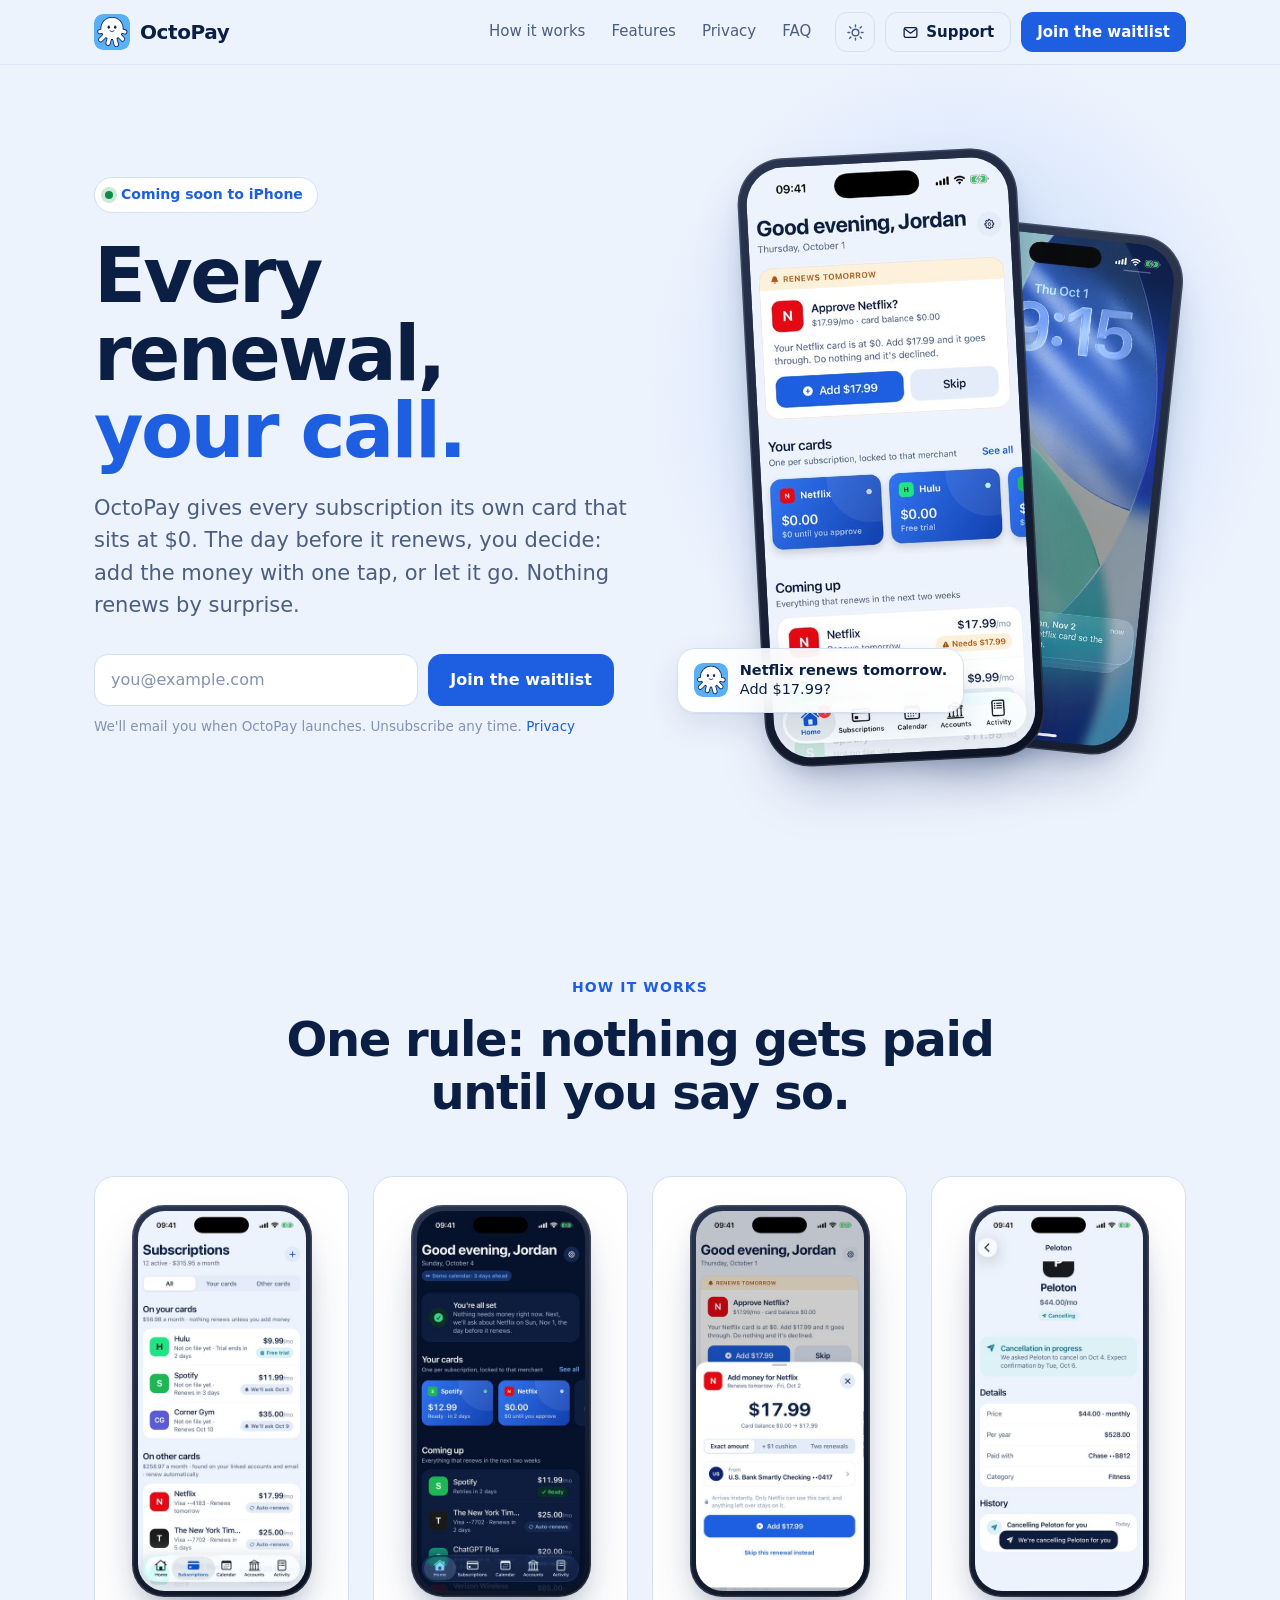
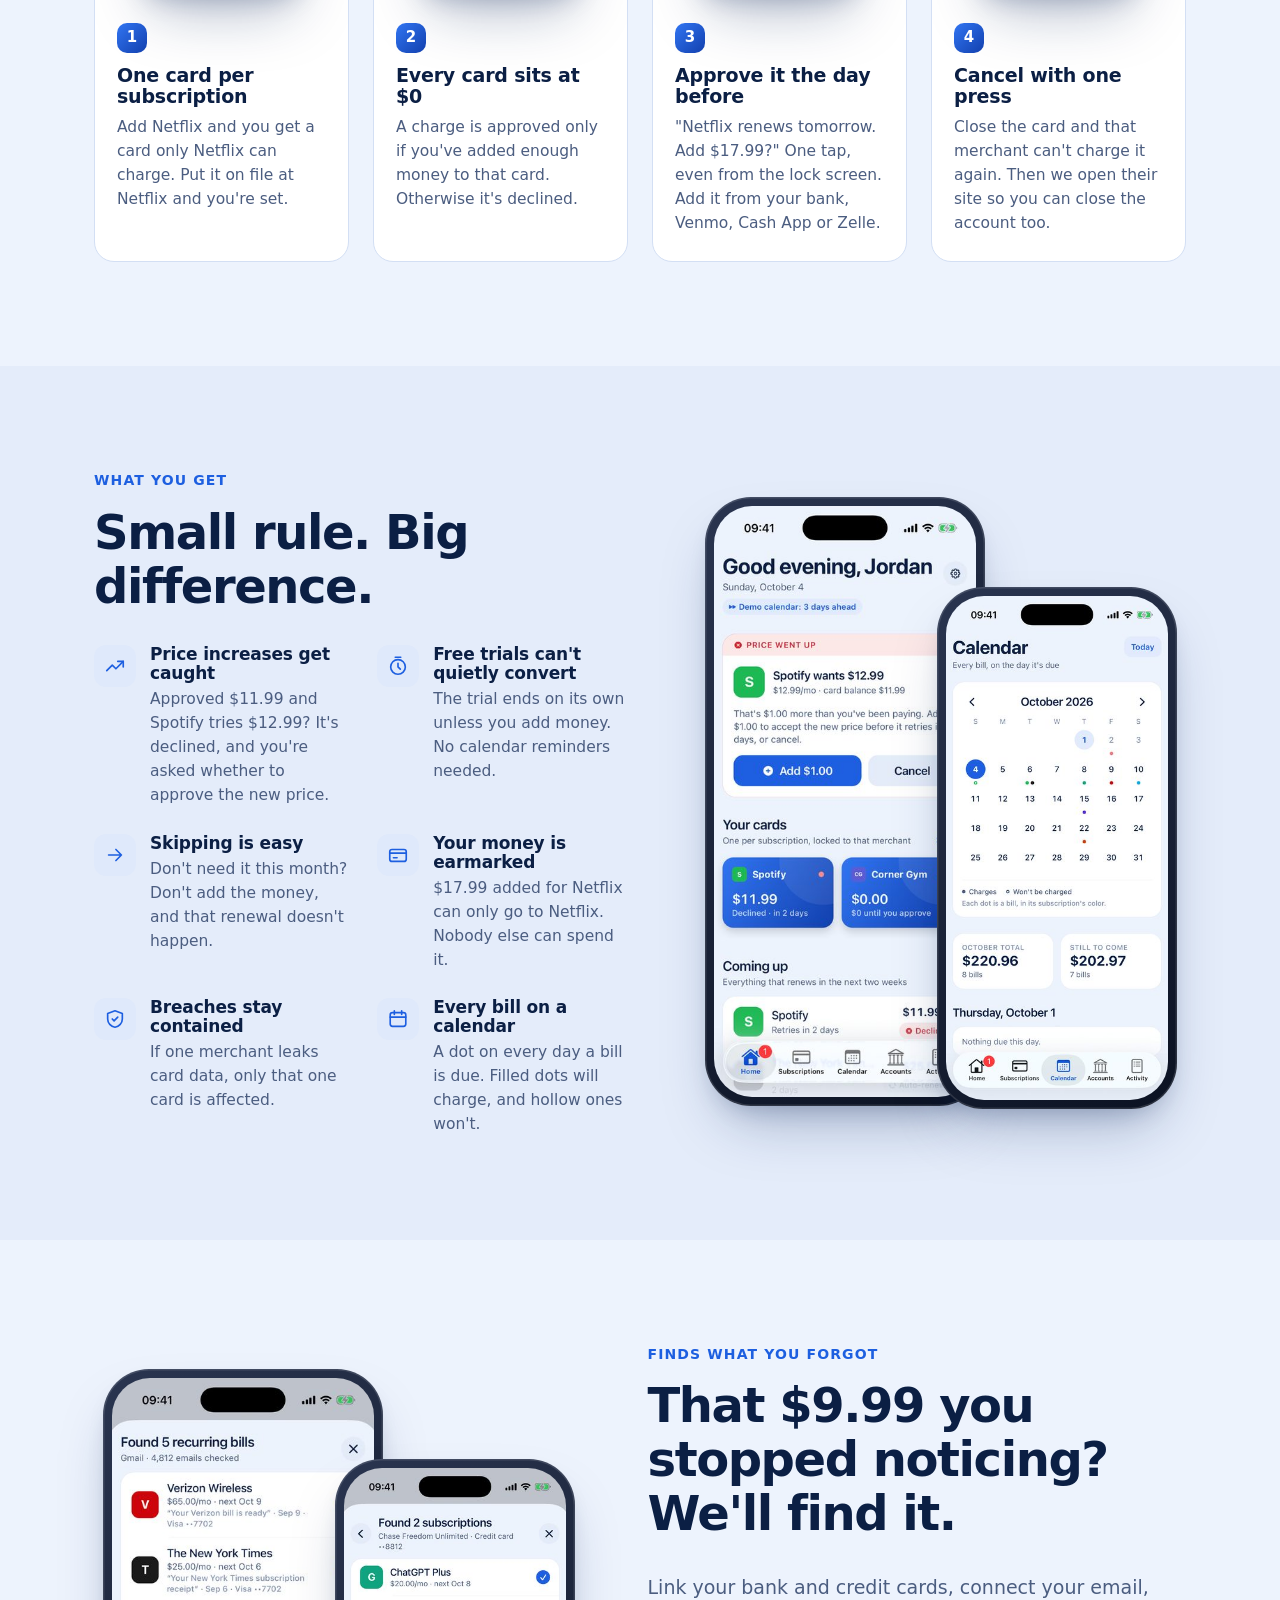
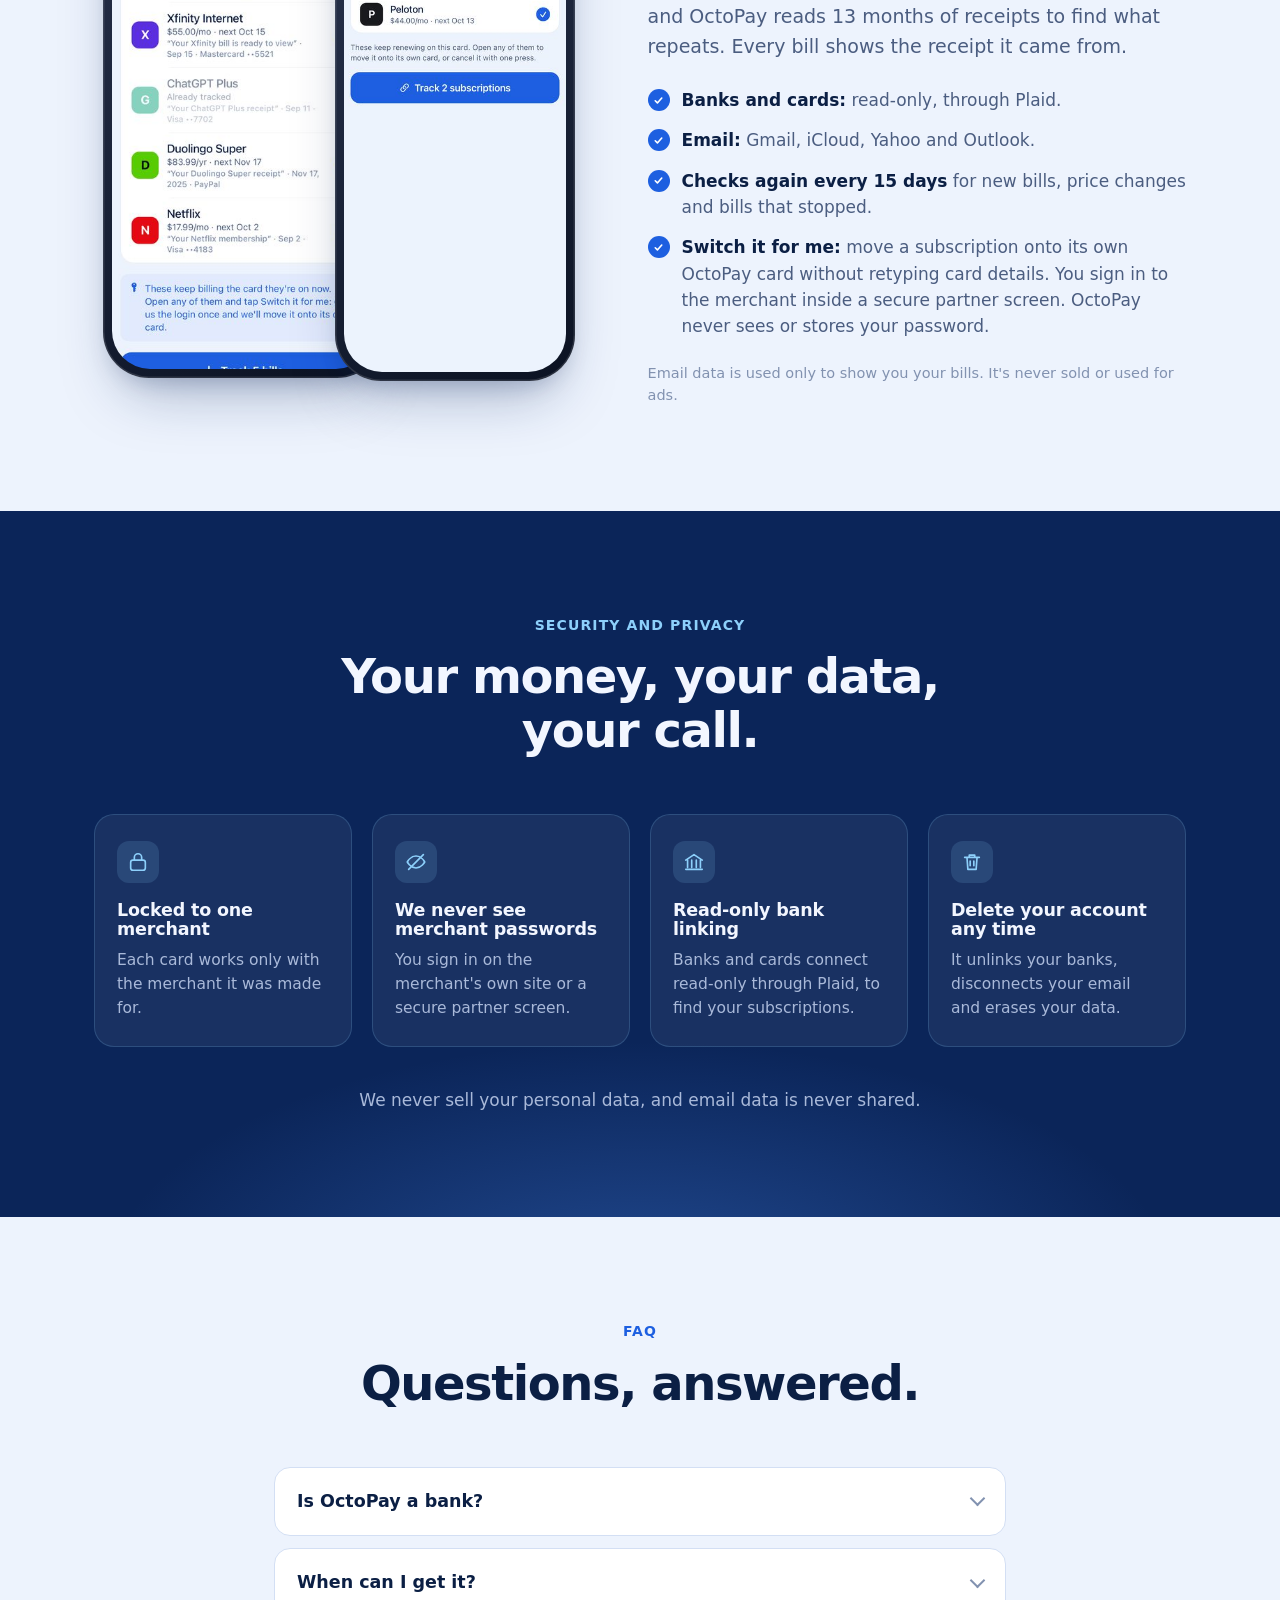
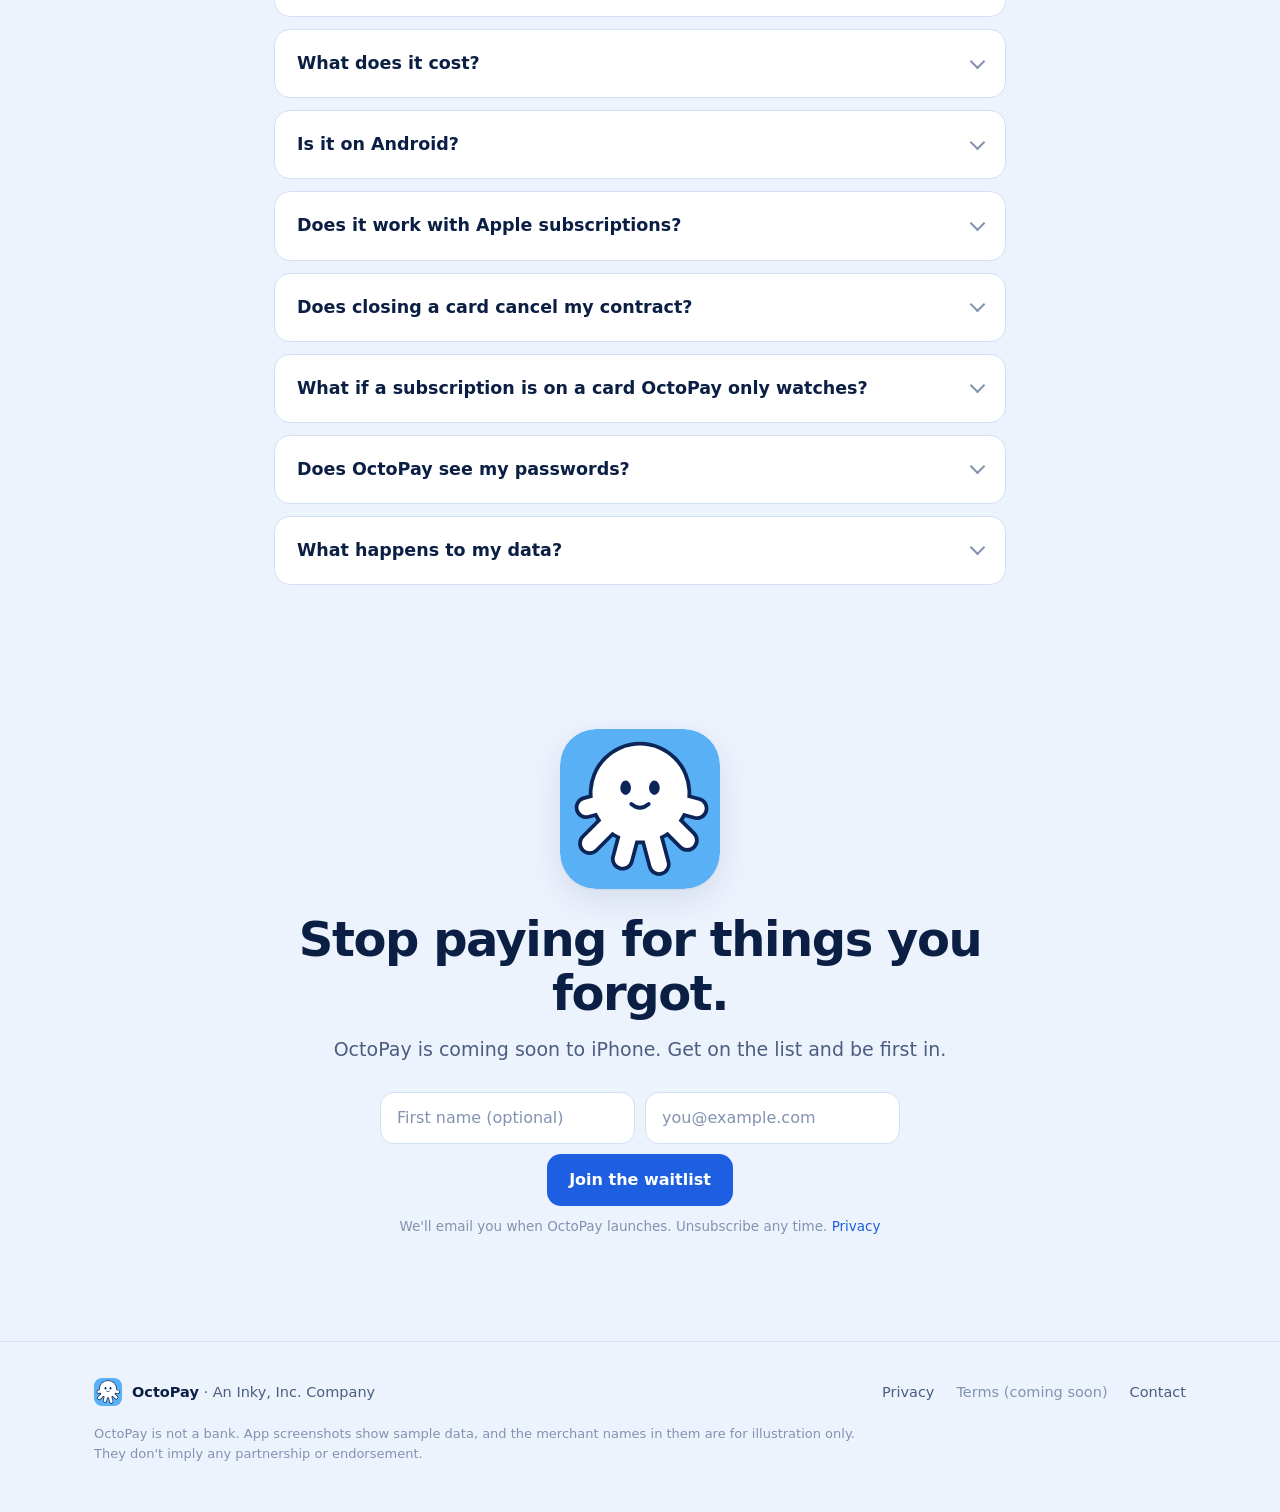
==== commit 9e79a958: "New octopus logo, Support button, Inky, Inc. footer - Flat white octopus with navy outline and sun-r" ====
--- a/index.html
+++ b/index.html
@@ -8,6 +8,7 @@
   <meta name="color-scheme" content="light dark">
   <meta name="theme-color" content="#EDF3FD" media="(prefers-color-scheme: light)">
   <meta name="theme-color" content="#06122B" media="(prefers-color-scheme: dark)">
+  <link rel="icon" type="image/svg+xml" href="img/logo.svg">
   <link rel="icon" type="image/png" sizes="32x32" href="img/favicon-32.png">
   <link rel="apple-touch-icon" href="img/apple-touch-icon.png">
   <meta property="og:type" content="website">
@@ -27,7 +28,7 @@
   <header class="site-header">
     <div class="wrap header-inner">
       <a class="brand" href="#top" aria-label="OctoPay home">
-        <img src="img/logo-96.png" width="36" height="36" alt="">
+        <img src="img/logo.svg" width="36" height="36" alt="">
         <span>OctoPay</span>
       </a>
       <nav class="nav" aria-label="Main">
@@ -41,7 +42,11 @@
           <svg class="i-sun" viewBox="0 0 24 24" aria-hidden="true"><circle cx="12" cy="12" r="4.2"/><path d="M12 2.5v2.2M12 19.3v2.2M4.6 4.6l1.6 1.6M17.8 17.8l1.6 1.6M2.5 12h2.2M19.3 12h2.2M4.6 19.4l1.6-1.6M17.8 6.2l1.6-1.6"/></svg>
           <svg class="i-moon" viewBox="0 0 24 24" aria-hidden="true"><path d="M20 14.6A8.2 8.2 0 0 1 9.4 4a8.2 8.2 0 1 0 10.6 10.6Z"/></svg>
         </button>
-        <a class="btn btn-small" href="#join">Join the waitlist</a>
+        <a class="btn btn-small btn-ghost btn-support" href="mailto:support@getoctopay.com">
+          <svg viewBox="0 0 24 24" aria-hidden="true"><rect x="3" y="5" width="18" height="14" rx="2.5"/><path d="m4 7 8 6 8-6"/></svg>
+          Support
+        </a>
+        <a class="btn btn-small btn-join" href="#join">Join the waitlist</a>
       </div>
     </div>
   </header>
@@ -55,6 +60,9 @@
           <h1>Every renewal,<br><span class="accent">your call.</span></h1>
           <p class="lede">OctoPay gives every subscription its own card that sits at $0. The day before it renews, you decide: add the money with one tap, or let it go. Nothing renews by surprise.</p>
           <form class="waitlist" data-waitlist novalidate>
+            <input type="hidden" name="_subject" value="New OctoPay waitlist sign-up">
+            <input type="hidden" name="_template" value="table">
+            <input type="text" name="_honey" class="hp" tabindex="-1" autocomplete="off" aria-hidden="true">
             <label class="sr-only" for="hero-email">Email address</label>
             <input id="hero-email" name="email" type="email" inputmode="email" autocomplete="email" placeholder="you@example.com" required>
             <button class="btn" type="submit">Join the waitlist</button>
@@ -70,7 +78,7 @@
             <img src="img/33-home-approve-390.jpg" srcset="img/33-home-approve-390.jpg 390w, img/33-home-approve-780.jpg 780w" sizes="280px" width="390" height="848" alt="">
           </div>
           <div class="bubble">
-            <img src="img/logo-96.png" width="34" height="34" alt="">
+            <img src="img/logo.svg" width="34" height="34" alt="">
             <div><strong>Netflix renews tomorrow.</strong><br>Add $17.99?</div>
           </div>
         </div>
@@ -263,10 +271,13 @@
     <!-- Final CTA -->
     <section class="section cta" id="join">
       <div class="wrap narrow cta-inner">
-        <img src="img/logo-400.png" width="160" height="160" loading="lazy" alt="The OctoPay octopus, relaxing in an armchair with a phone.">
+        <img src="img/logo.svg" width="160" height="160" loading="lazy" alt="The OctoPay logo: a smiling white octopus on a light blue tile.">
         <h2>Stop paying for things you forgot.</h2>
         <p class="body-lg">OctoPay is coming soon to iPhone. Get on the list and be first in.</p>
         <form class="waitlist waitlist-full" data-waitlist novalidate>
+          <input type="hidden" name="_subject" value="New OctoPay waitlist sign-up">
+          <input type="hidden" name="_template" value="table">
+          <input type="text" name="_honey" class="hp" tabindex="-1" autocomplete="off" aria-hidden="true">
           <label class="sr-only" for="cta-name">First name (optional)</label>
           <input id="cta-name" name="first_name" type="text" autocomplete="given-name" placeholder="First name (optional)">
           <label class="sr-only" for="cta-email">Email address</label>
@@ -282,13 +293,13 @@
   <footer class="site-footer">
     <div class="wrap footer-inner">
       <div class="footer-brand">
-        <img src="img/logo-96.png" width="28" height="28" alt="">
-        <span><strong>OctoPay</strong> · A Cuck Holdings company</span>
+        <img src="img/logo.svg" width="28" height="28" alt="">
+        <span><strong>OctoPay</strong> · An Inky, Inc. Company</span>
       </div>
       <nav class="footer-links" aria-label="Footer">
         <a href="privacy.html">Privacy</a>
         <span class="muted">Terms (coming soon)</span>
-        <a href="mailto:hello@getoctopay.com">Contact</a>
+        <a href="mailto:support@getoctopay.com">Contact</a>
       </nav>
       <p class="footer-fine">OctoPay is not a bank. App screenshots show sample data, and the merchant names in them are for illustration only. They don't imply any partnership or endorsement.</p>
     </div>
--- a/styles.css
+++ b/styles.css
@@ -111,6 +111,10 @@
 .btn:active { transform: scale(0.98); }
 .btn[disabled] { opacity: .6; cursor: progress; }
 .btn-small { height: 40px; padding: 0 16px; font-size: 15px; border-radius: 12px; }
+.btn-ghost { background: transparent; color: var(--text); border: 1px solid var(--border); gap: 7px; }
+.btn-ghost:hover { background: var(--surface); color: var(--text); }
+.btn-ghost svg { width: 17px; height: 17px; fill: none; stroke: currentColor; stroke-width: 1.8; stroke-linecap: round; stroke-linejoin: round; }
+.hp { position: absolute; left: -10000px; width: 1px; height: 1px; opacity: 0; }
 
 /* Header */
 .site-header {
@@ -123,7 +127,7 @@
 .header-inner { display: flex; align-items: center; gap: 24px; height: 64px; }
 .brand { display: flex; align-items: center; gap: 10px; color: var(--text); font-weight: 700; font-size: 20px; letter-spacing: -0.02em; }
 .brand:hover { text-decoration: none; }
-.brand img { border-radius: 10px; }
+.brand img { border-radius: 9px; }
 .nav { display: flex; gap: 26px; margin-left: auto; }
 .nav a { color: var(--text-2); font-size: 15px; font-weight: 500; }
 .nav a:hover { color: var(--text); text-decoration: none; }
@@ -334,7 +338,7 @@
 }
 @media (max-width: 560px) {
   .wrap { padding: 0 16px; }
-  .btn-small { display: none; }
+  .btn-join { display: none; }
   .waitlist .btn { flex: 1 1 100%; }
   .hero-art { height: 500px; }
   .phone { width: 230px; border-radius: 38px; padding: 7px; }
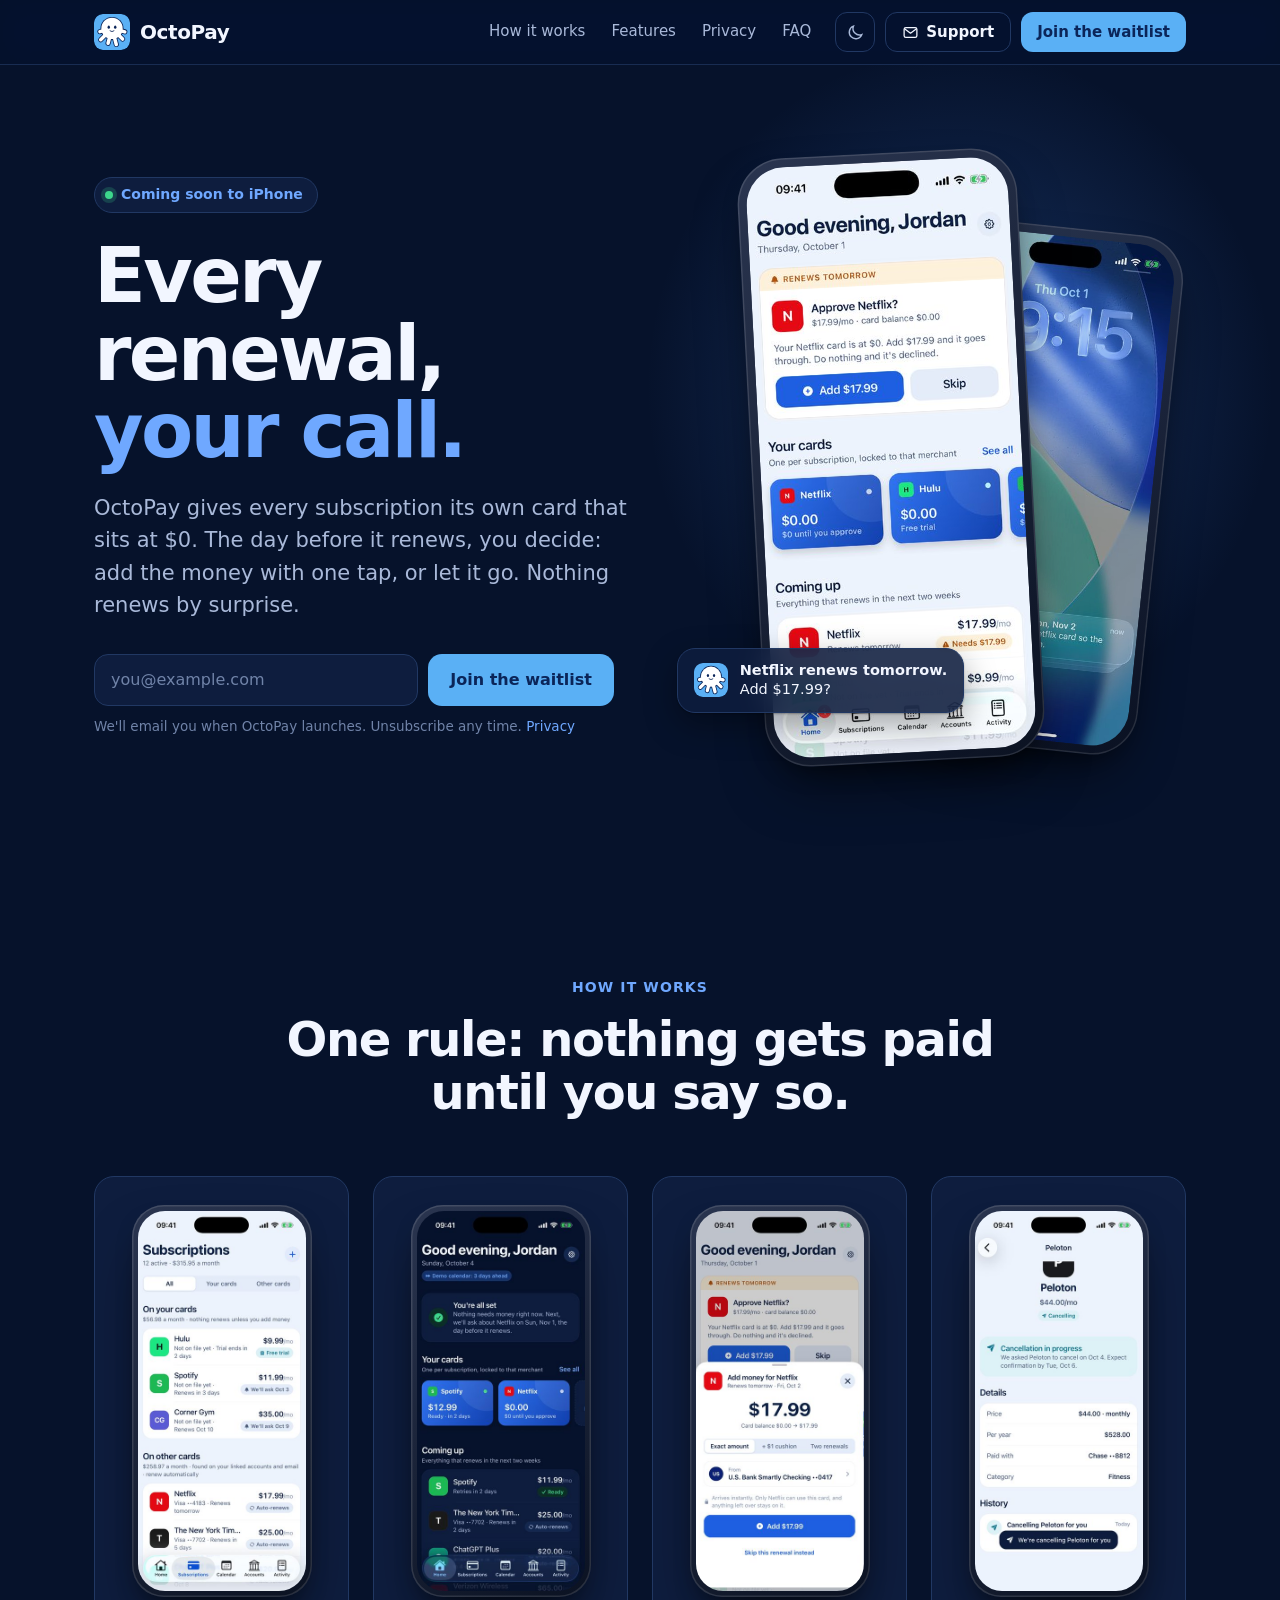
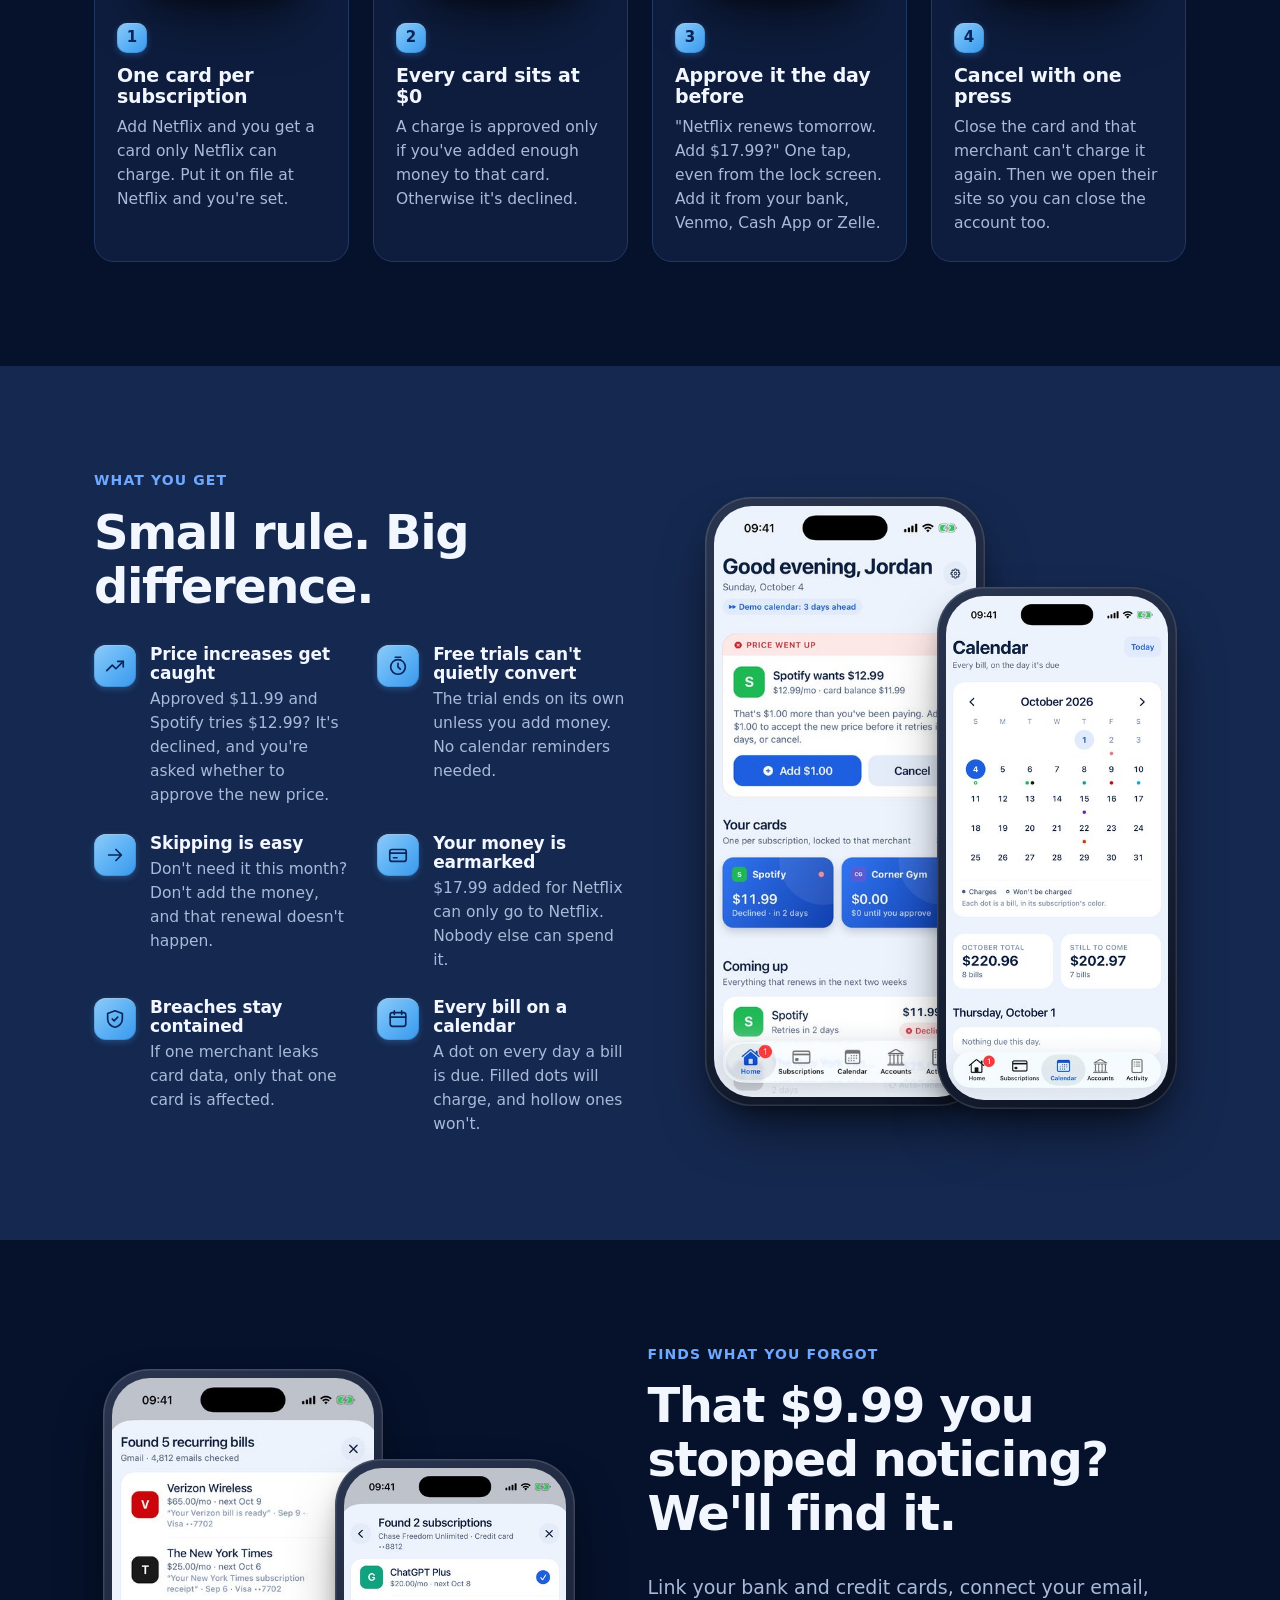
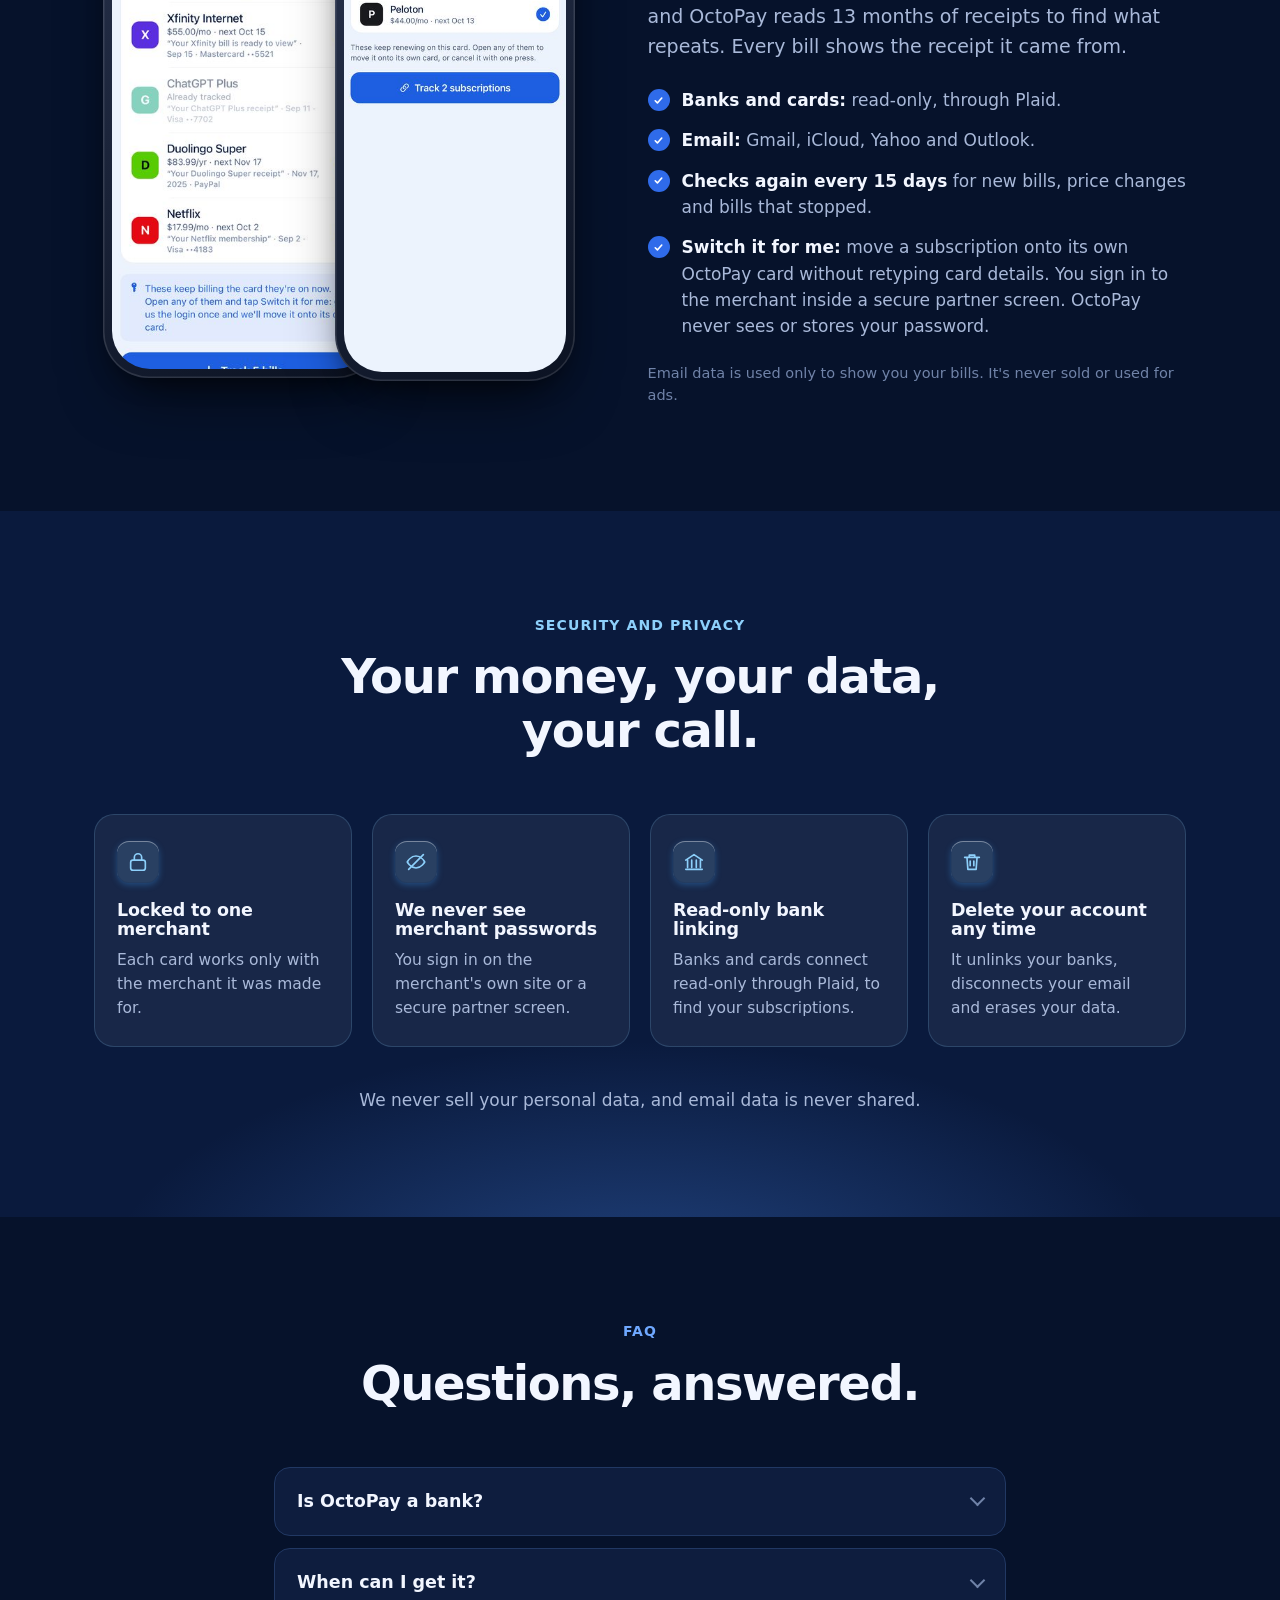
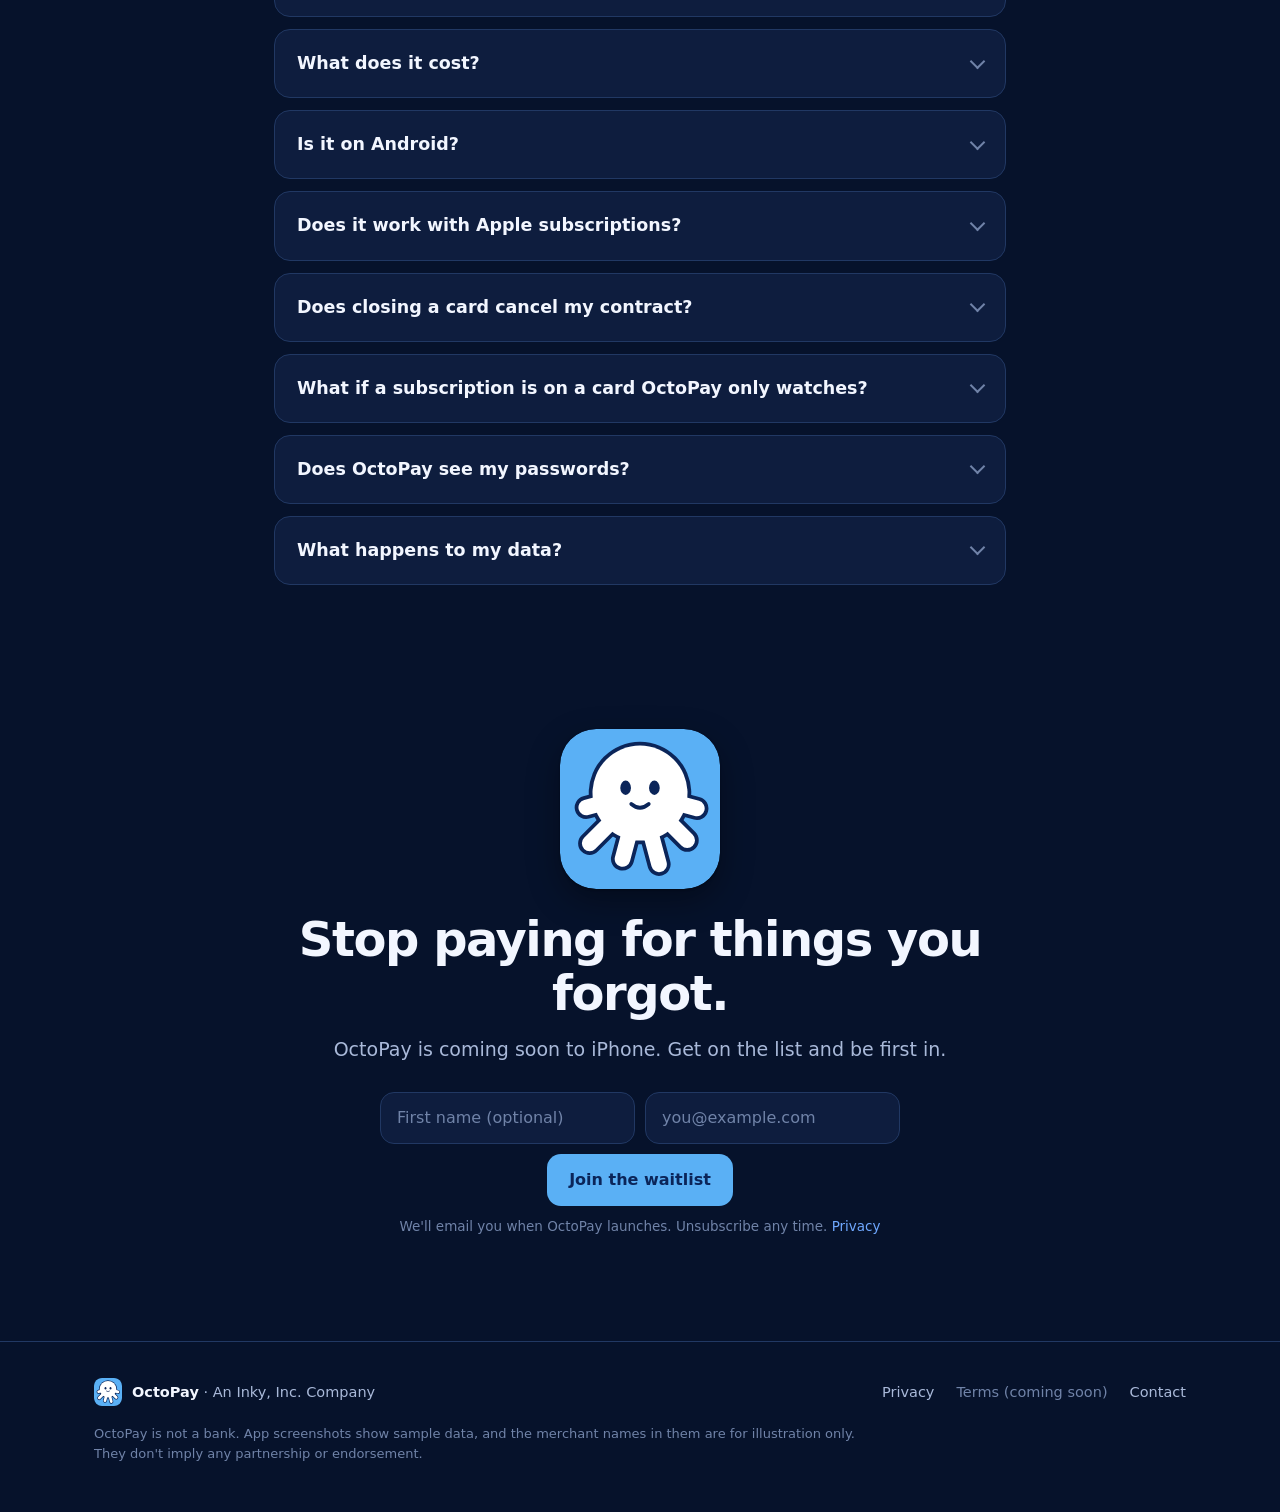
==== commit 69641186: "Dark theme by default, toggle for light; shade the feature icons - Dark is now the default for all v" ====
--- a/index.html
+++ b/index.html
@@ -5,9 +5,8 @@
   <meta name="viewport" content="width=device-width, initial-scale=1, viewport-fit=cover">
   <title>OctoPay · Every renewal, your call.</title>
   <meta name="description" content="OctoPay gives every subscription its own card that sits at $0. The day before it renews, you decide. Coming soon to iPhone. Join the waitlist.">
-  <meta name="color-scheme" content="light dark">
-  <meta name="theme-color" content="#EDF3FD" media="(prefers-color-scheme: light)">
-  <meta name="theme-color" content="#06122B" media="(prefers-color-scheme: dark)">
+  <meta name="color-scheme" content="dark light">
+  <meta name="theme-color" content="#06122B">
   <link rel="icon" type="image/svg+xml" href="img/logo.svg">
   <link rel="icon" type="image/png" sizes="32x32" href="img/favicon-32.png">
   <link rel="apple-touch-icon" href="img/apple-touch-icon.png">
@@ -17,9 +16,9 @@
   <meta property="og:image" content="https://getoctopay.com/img/og.jpg">
   <meta property="og:url" content="https://getoctopay.com/">
   <meta name="twitter:card" content="summary_large_image">
-  <link rel="stylesheet" href="styles.css">
+  <link rel="stylesheet" href="styles.css?v=4">
   <script>
-    try { var t = localStorage.getItem('theme'); if (t) document.documentElement.dataset.theme = t; } catch (e) {}
+    try { var t = localStorage.getItem('octopay-theme'); if (t) document.documentElement.dataset.theme = t; } catch (e) {}
   </script>
 </head>
 <body>
@@ -305,6 +304,6 @@
     </div>
   </footer>
 
-  <script src="main.js" defer></script>
+  <script src="main.js?v=4" defer></script>
 </body>
 </html>
--- a/styles.css
+++ b/styles.css
@@ -1,4 +1,5 @@
-/* OctoPay marketing site. Colors are the app's tokens (see CLAUDE.md, "Brand"). */
+/* OctoPay marketing site. Colors are the app's tokens (see CLAUDE.md, "Brand").
+   Dark is the default for everyone; the header toggle switches to light. */
 
 :root {
   --blue: #1D5FE0;
@@ -9,49 +10,6 @@
   --card-a: #3175F2;
   --card-b: #1240AE;
 
-  --bg: #EDF3FD;
-  --surface: #FFFFFF;
-  --surface-muted: #E4ECFA;
-  --border: #D3DFF4;
-  --text: #0B1F44;
-  --text-2: #4B5D80;
-  --text-3: #8292B0;
-  --accent: #1D5FE0;
-  --accent-fill: #1D5FE0;
-  --heading-accent: #0F3DA8;
-  --success: #0F8A47;
-  --danger: #D1242F;
-  --header-bg: rgba(237, 243, 253, 0.82);
-  --shadow: 0 1px 2px rgba(11, 31, 68, 0.06), 0 12px 32px rgba(11, 37, 89, 0.10);
-  --phone-shadow: 0 30px 60px -20px rgba(11, 37, 89, 0.35), 0 12px 24px -12px rgba(11, 37, 89, 0.25);
-
-  --font: -apple-system, BlinkMacSystemFont, "Inter", system-ui, sans-serif;
-  --radius: 20px;
-  --wrap: 1140px;
-  color-scheme: light;
-}
-
-@media (prefers-color-scheme: dark) {
-  :root:not([data-theme="light"]) {
-    --bg: #06122B;
-    --surface: #0E1D3E;
-    --surface-muted: #15284F;
-    --border: #213863;
-    --text: #F2F6FF;
-    --text-2: #A9B9D9;
-    --text-3: #7083A8;
-    --accent: #6FA8FF;
-    --accent-fill: #2F6BEA;
-    --heading-accent: #6FA8FF;
-    --success: #3DD68C;
-    --danger: #FF6B6B;
-    --header-bg: rgba(6, 18, 43, 0.82);
-    --shadow: 0 1px 2px rgba(0, 0, 0, 0.3), 0 12px 32px rgba(0, 0, 0, 0.35);
-    --phone-shadow: 0 30px 60px -20px rgba(0, 0, 0, 0.7), 0 12px 24px -12px rgba(0, 0, 0, 0.5);
-    color-scheme: dark;
-  }
-}
-:root[data-theme="dark"] {
   --bg: #06122B;
   --surface: #0E1D3E;
   --surface-muted: #15284F;
@@ -68,6 +26,29 @@
   --shadow: 0 1px 2px rgba(0, 0, 0, 0.3), 0 12px 32px rgba(0, 0, 0, 0.35);
   --phone-shadow: 0 30px 60px -20px rgba(0, 0, 0, 0.7), 0 12px 24px -12px rgba(0, 0, 0, 0.5);
   color-scheme: dark;
+
+  --font: -apple-system, BlinkMacSystemFont, "Inter", system-ui, sans-serif;
+  --radius: 20px;
+  --wrap: 1140px;
+}
+
+:root[data-theme="light"] {
+  --bg: #EDF3FD;
+  --surface: #FFFFFF;
+  --surface-muted: #E4ECFA;
+  --border: #D3DFF4;
+  --text: #0B1F44;
+  --text-2: #4B5D80;
+  --text-3: #8292B0;
+  --accent: #1D5FE0;
+  --accent-fill: #1D5FE0;
+  --heading-accent: #0F3DA8;
+  --success: #0F8A47;
+  --danger: #D1242F;
+  --header-bg: rgba(237, 243, 253, 0.82);
+  --shadow: 0 1px 2px rgba(11, 31, 68, 0.06), 0 12px 32px rgba(11, 37, 89, 0.10);
+  --phone-shadow: 0 30px 60px -20px rgba(11, 37, 89, 0.35), 0 12px 24px -12px rgba(11, 37, 89, 0.25);
+  color-scheme: light;
 }
 
 *, *::before, *::after { box-sizing: border-box; }
@@ -101,13 +82,13 @@
 .btn {
   display: inline-flex; align-items: center; justify-content: center;
   font: 600 16px/1 var(--font);
-  color: #fff; background: var(--accent-fill);
+  color: var(--navy); background: #5AB0F5;
   border: 0; border-radius: 14px;
   padding: 0 22px; height: 52px;
   cursor: pointer; white-space: nowrap;
   transition: background .15s ease, transform .1s ease;
 }
-.btn:hover { background: var(--deep); text-decoration: none; }
+.btn:hover { background: #3F9EEF; text-decoration: none; }
 .btn:active { transform: scale(0.98); }
 .btn[disabled] { opacity: .6; cursor: progress; }
 .btn-small { height: 40px; padding: 0 16px; font-size: 15px; border-radius: 12px; }
@@ -139,13 +120,9 @@
   cursor: pointer;
 }
 .theme-toggle svg { width: 19px; height: 19px; fill: none; stroke: currentColor; stroke-width: 1.8; stroke-linecap: round; }
-.theme-toggle .i-moon { display: none; }
-:root[data-theme="dark"] .theme-toggle .i-sun { display: none; }
-:root[data-theme="dark"] .theme-toggle .i-moon { display: block; }
-@media (prefers-color-scheme: dark) {
-  :root:not([data-theme="light"]) .theme-toggle .i-sun { display: none; }
-  :root:not([data-theme="light"]) .theme-toggle .i-moon { display: block; }
-}
+.theme-toggle .i-sun { display: none; }
+:root[data-theme="light"] .theme-toggle .i-sun { display: block; }
+:root[data-theme="light"] .theme-toggle .i-moon { display: none; }
 
 /* Hero */
 .hero { padding: 72px 0 96px; position: relative; overflow: hidden; }
@@ -234,7 +211,8 @@
 .step .phone-sm img { border-radius: 27px; }
 .step-num {
   display: inline-grid; place-items: center; width: 30px; height: 30px; border-radius: 10px;
-  background: linear-gradient(135deg, var(--card-a), var(--card-b)); color: #fff;
+  background: linear-gradient(135deg, #8DCBFA, #5AB0F5 55%, #3A98EC); color: var(--navy);
+  box-shadow: inset 0 0 0 1px rgba(11, 37, 89, 0.14), inset 0 1px 0 rgba(255, 255, 255, 0.45), 0 2px 6px rgba(58, 152, 236, 0.35);
   font-weight: 700; font-size: 15px; margin-bottom: 12px;
 }
 .step h3 { margin-bottom: 8px; }
@@ -251,7 +229,8 @@
 .benefits p { color: var(--text-2); font-size: 15.5px; }
 .ico {
   flex-shrink: 0; width: 42px; height: 42px; border-radius: 12px; display: grid; place-items: center;
-  background: color-mix(in srgb, var(--accent) 14%, var(--surface)); color: var(--accent);
+  background: linear-gradient(135deg, #8DCBFA, #5AB0F5 55%, #3A98EC); color: var(--navy);
+  box-shadow: inset 0 0 0 1px rgba(11, 37, 89, 0.14), inset 0 1px 0 rgba(255, 255, 255, 0.45), 0 2px 6px rgba(58, 152, 236, 0.35);
 }
 .ico svg { width: 22px; height: 22px; fill: none; stroke: currentColor; stroke-width: 1.8; stroke-linecap: round; stroke-linejoin: round; }
 
@@ -271,8 +250,8 @@
   background: radial-gradient(closest-side, rgba(74, 140, 245, 0.35), transparent 70%);
   pointer-events: none;
 }
-:root[data-theme="dark"] .section-navy { background: #0A1A3D; }
-@media (prefers-color-scheme: dark) { :root:not([data-theme="light"]) .section-navy { background: #0A1A3D; } }
+.section-navy { background: #0A1A3D; }
+:root[data-theme="light"] .section-navy { background: var(--navy); }
 .section-navy .eyebrow { color: var(--light); }
 .tiles { display: grid; grid-template-columns: repeat(4, 1fr); gap: 20px; position: relative; }
 .tile {
